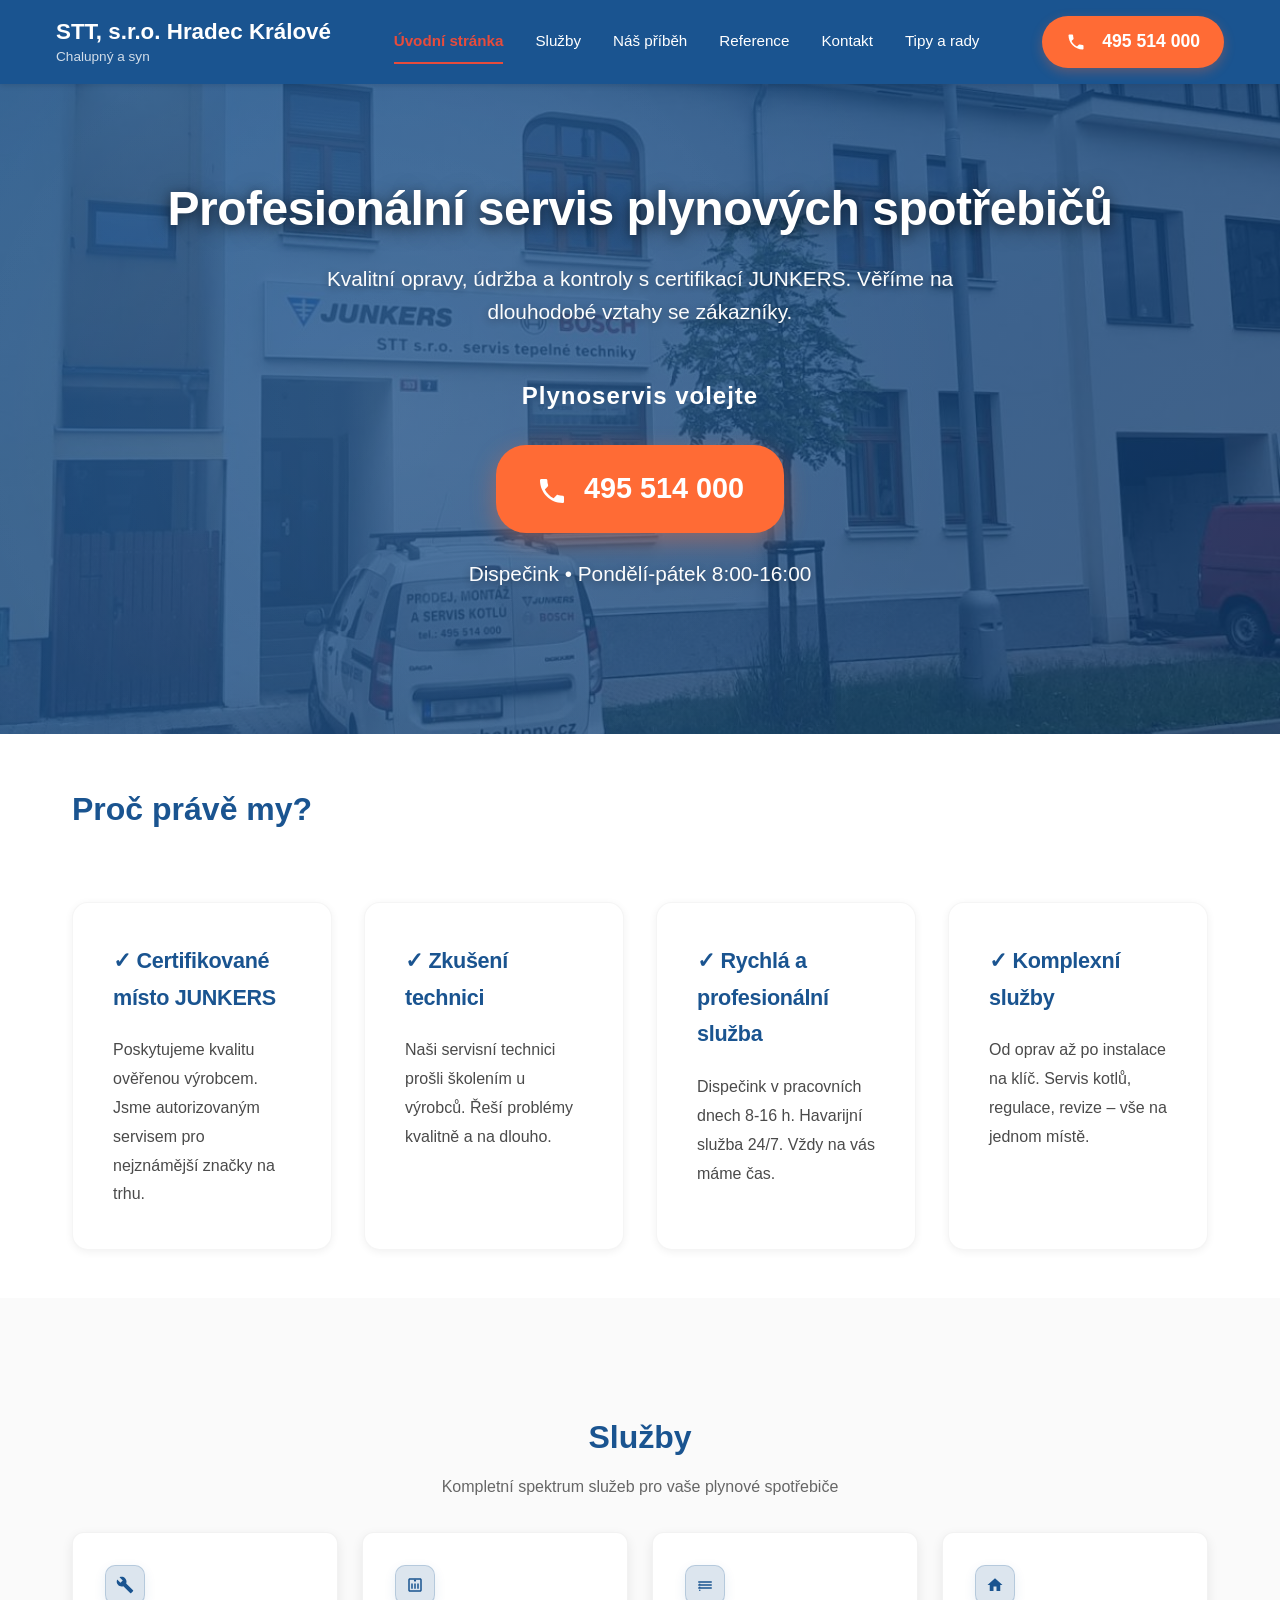
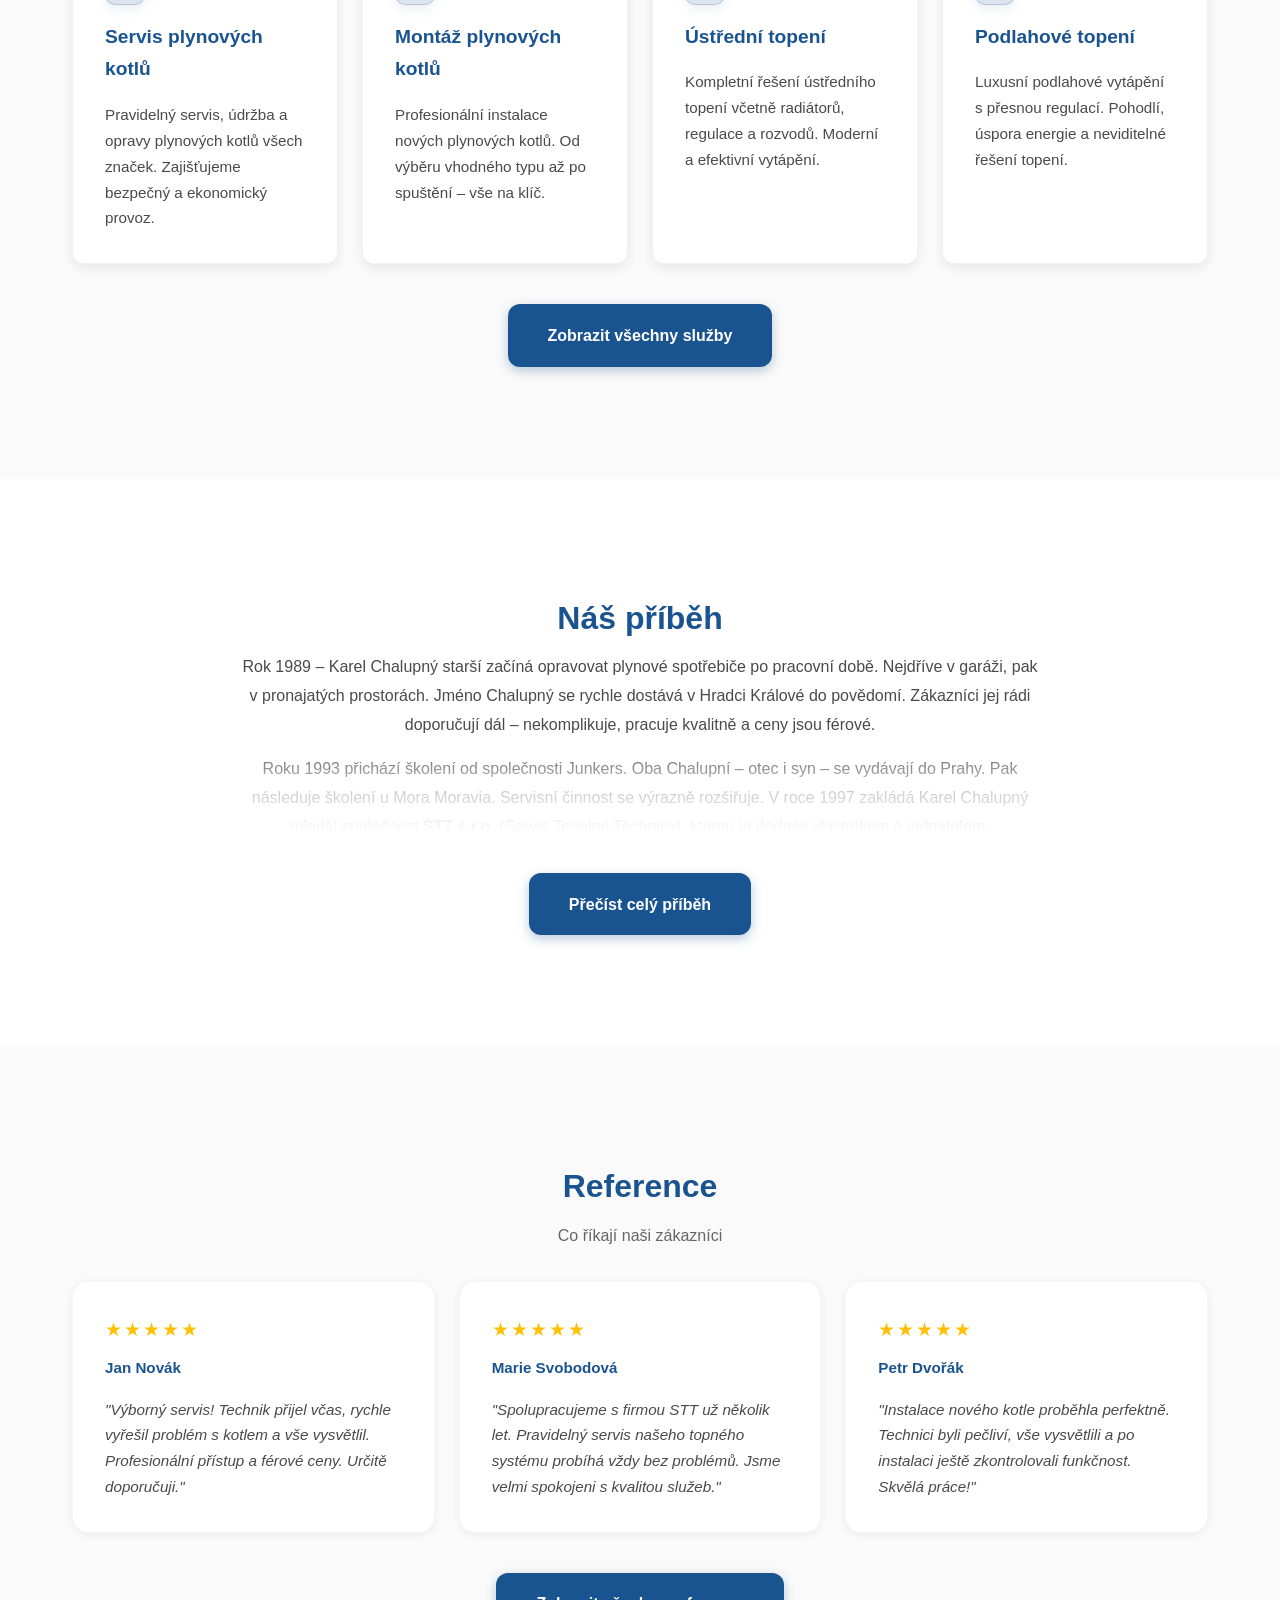
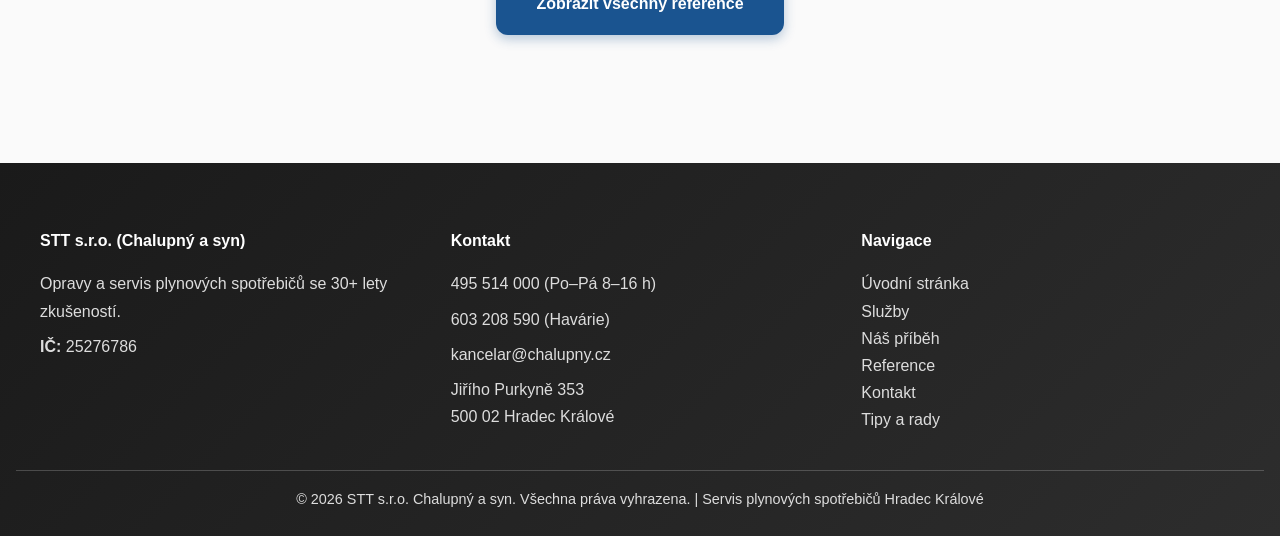
==== index.html @ d67e85c8 "upravená loga u služeb, footer modernější a fotka v hero sekci" ====
<!DOCTYPE html>
<html lang="cs">
<head>
    <meta charset="UTF-8">
    <meta name="viewport" content="width=device-width, initial-scale=1.0">
    <title>STT s.r.o. - Opravy a servis plynových spotřebičů | Chalupný a syn</title>
    <meta name="description" content="Profesionální opravy a servis plynových spotřebičů v Hradci Králové. Certifikované servisní místo JUNKERS s 30+ lety zkušeností.">
    <link rel="stylesheet" href="styles.css">
</head>
<body>
    <!-- Navigation -->
    <header>
        <div class="header-container">
            <a href="index.html" class="logo">
                <span class="logo-main">STT, s.r.o. Hradec Králové</span>
                <span class="logo-sub">Chalupný a syn</span>
            </a>
            <div class="header-phone">
                <a href="tel:+420495514000">
                    <span class="header-phone-icon">
                        <svg viewBox="0 0 24 24" xmlns="http://www.w3.org/2000/svg">
                            <path d="M6.62 10.79c1.44 2.83 3.76 5.14 6.59 6.59l2.2-2.2c.27-.27.67-.36 1.02-.24 1.12.37 2.33.57 3.57.57.55 0 1 .45 1 1V20c0 .55-.45 1-1 1-9.39 0-17-7.61-17-17 0-.55.45-1 1-1h3.5c.55 0 1 .45 1 1 0 1.25.2 2.45.57 3.57.11.35.03.74-.25 1.02l-2.2 2.2z"/>
                        </svg>
                    </span>
                    <span>495 514 000</span>
                </a>
            </div>
            <button class="menu-toggle" id="menuToggle" aria-label="Menu">☰</button>
            <nav id="mainNav">
                <div class="header-phone-mobile">
                    <a href="tel:+420495514000">
                        <span class="header-phone-icon">
                        <svg viewBox="0 0 24 24" xmlns="http://www.w3.org/2000/svg">
                            <path d="M6.62 10.79c1.44 2.83 3.76 5.14 6.59 6.59l2.2-2.2c.27-.27.67-.36 1.02-.24 1.12.37 2.33.57 3.57.57.55 0 1 .45 1 1V20c0 .55-.45 1-1 1-9.39 0-17-7.61-17-17 0-.55.45-1 1-1h3.5c.55 0 1 .45 1 1 0 1.25.2 2.45.57 3.57.11.35.03.74-.25 1.02l-2.2 2.2z"/>
                        </svg>
                    </span>
                        <span>495 514 000</span>
                    </a>
                </div>
                <ul>
                    <li><a href="index.html" class="active">Úvodní stránka</a></li>
                    <li><a href="sluzby.html">Služby</a></li>
                    <li><a href="pribeh.html">Náš příběh</a></li>
                    <li><a href="reference.html">Reference</a></li>
                    <li><a href="kontakt.html">Kontakt</a></li>
                    <li><a href="tipy.html">Tipy a rady</a></li>
                </ul>
            </nav>
        </div>
    </header>

    <!-- Hero Section -->
    <section class="hero">
        <div class="hero-content">
            <h1>Profesionální servis plynových spotřebičů</h1>
            <p>Kvalitní opravy, údržba a kontroly s certifikací JUNKERS. Věříme na dlouhodobé vztahy se zákazníky.</p>
            
            <div class="quick-contact">
                <h3 class="quick-contact-title">Plynoservis volejte</h3>
                <a href="tel:+420495514000" class="phone-number">
                    <span class="header-phone-icon">
                        <svg viewBox="0 0 24 24" xmlns="http://www.w3.org/2000/svg">
                            <path d="M6.62 10.79c1.44 2.83 3.76 5.14 6.59 6.59l2.2-2.2c.27-.27.67-.36 1.02-.24 1.12.37 2.33.57 3.57.57.55 0 1 .45 1 1V20c0 .55-.45 1-1 1-9.39 0-17-7.61-17-17 0-.55.45-1 1-1h3.5c.55 0 1 .45 1 1 0 1.25.2 2.45.57 3.57.11.35.03.74-.25 1.02l-2.2 2.2z"/>
                        </svg>
                    </span>
                    495 514 000
                </a>
                <p class="contact-hours">Dispečink • Pondělí-pátek 8:00-16:00</p>
            </div>
        </div>
    </section>

    <section class="container">
        <h2 class="fade-in-up">Proč právě my?</h2>
        <p class="subtitle fade-in-up">Více než 30 let zkušeností v oboru plynových systémů</p>
        
        <div class="grid grid-4">
            <div class="card fade-in-up">
                <h3>✓ Certifikované místo JUNKERS</h3>
                <p>Poskytujeme kvalitu ověřenou výrobcem. Jsme autorizovaným servisem pro nejznámější značky na trhu.</p>
            </div>
            <div class="card fade-in-up">
                <h3>✓ Zkušení technici</h3>
                <p>Naši servisní technici prošli školením u výrobců. Řeší problémy kvalitně a na dlouho.</p>
            </div>
            <div class="card fade-in-up">
                <h3>✓ Rychlá a profesionální služba</h3>
                <p>Dispečink v pracovních dnech 8-16 h. Havarijní služba 24/7. Vždy na vás máme čas.</p>
            </div>
            <div class="card fade-in-up">
                <h3>✓ Komplexní služby</h3>
                <p>Od oprav až po instalace na klíč. Servis kotlů, regulace, revize – vše na jednom místě.</p>
            </div>
        </div>
    </section>

    <!-- Preview Sections -->
    <!-- Služby Preview -->
    <section class="preview-section preview-section-alt fade-in">
        <div class="container">
            <h2 class="fade-in-up">Služby</h2>
            <p class="preview-subtitle">Kompletní spektrum služeb pro vaše plynové spotřebiče</p>
            
            <div class="preview-grid">
                <div class="preview-card fade-in-up">
                    <div class="service-icon">
                        <svg viewBox="0 0 24 24" fill="none" xmlns="http://www.w3.org/2000/svg">
                            <path d="M22.7 19l-9.1-9.1c.9-2.3.4-5-1.5-6.9-2-2-5-2.4-7.4-1.3L9 6 6 9 1.6 4.7C.4 7.1.9 10.1 2.9 12.1c1.9 1.9 4.6 2.4 6.9 1.5l9.1 9.1c.4.4 1 .4 1.4 0l2.3-2.3c.5-.4.5-1.1.1-1.4z" fill="currentColor"/>
                        </svg>
                    </div>
                    <h3>Servis plynových kotlů</h3>
                    <p>Pravidelný servis, údržba a opravy plynových kotlů všech značek. Zajišťujeme bezpečný a ekonomický provoz.</p>
                </div>
                <div class="preview-card fade-in-up">
                    <div class="service-icon">
                        <svg viewBox="0 0 24 24" fill="none" xmlns="http://www.w3.org/2000/svg">
                            <path d="M19 3H5c-1.1 0-2 .9-2 2v14c0 1.1.9 2 2 2h14c1.1 0 2-.9 2-2V5c0-1.1-.9-2-2-2zm0 16H5V5h14v14z" fill="currentColor"/>
                            <path d="M7 10h2v7H7v-7zm4 0h2v7h-2v-7zm4 0h2v7h-2v-7z" fill="currentColor"/>
                            <circle cx="12" cy="6" r="1.5" fill="currentColor"/>
                        </svg>
                    </div>
                    <h3>Montáž plynových kotlů</h3>
                    <p>Profesionální instalace nových plynových kotlů. Od výběru vhodného typu až po spuštění – vše na klíč.</p>
                </div>
                <div class="preview-card fade-in-up">
                    <div class="service-icon">
                        <svg viewBox="0 0 24 24" fill="none" xmlns="http://www.w3.org/2000/svg">
                            <path d="M7 13h10v-2H7v2zm0 4h10v-2H7v2zm-4-8h18v-2H3v2zm0 4h18v-2H3v2zm0 4h18v-2H3v2z" fill="currentColor"/>
                            <circle cx="5" cy="11" r="1" fill="currentColor"/>
                            <circle cx="5" cy="15" r="1" fill="currentColor"/>
                            <circle cx="5" cy="19" r="1" fill="currentColor"/>
                        </svg>
                    </div>
                    <h3>Ústřední topení</h3>
                    <p>Kompletní řešení ústředního topení včetně radiátorů, regulace a rozvodů. Moderní a efektivní vytápění.</p>
                </div>
                <div class="preview-card fade-in-up">
                    <div class="service-icon">
                        <svg viewBox="0 0 24 24" fill="none" xmlns="http://www.w3.org/2000/svg">
                            <path d="M10 20v-6h4v6h5v-8h3L12 3 2 12h3v8z" fill="currentColor"/>
                        </svg>
                    </div>
                    <h3>Podlahové topení</h3>
                    <p>Luxusní podlahové vytápění s přesnou regulací. Pohodlí, úspora energie a neviditelné řešení topení.</p>
                </div>
            </div>
            
            <div class="preview-button-wrapper">
                <a href="sluzby.html" class="preview-button">Zobrazit všechny služby</a>
            </div>
        </div>
    </section>

    <!-- Náš příběh Preview -->
    <section class="preview-section fade-in">
        <div class="container">
            <h2 class="fade-in-up">Náš příběh</h2>
            <div class="preview-story-wrapper fade-in-up">
                <div class="preview-story">
                    <p>Rok 1989 – Karel Chalupný starší začíná opravovat plynové spotřebiče po pracovní době. Nejdříve v garáži, pak v pronajatých prostorách. Jméno Chalupný se rychle dostává v Hradci Králové do povědomí. Zákazníci jej rádi doporučují dál – nekomplikuje, pracuje kvalitně a ceny jsou férové.</p>
                    <p>Roku 1993 přichází školení od společnosti Junkers. Oba Chalupní – otec i syn – se vydávají do Prahy. Pak následuje školení u Mora Moravia. Servisní činnost se výrazně rozšiřuje. V roce 1997 zakládá Karel Chalupný mladší společnost <strong>STT s.r.o.</strong> (Servis Tepelné Techniky), kterou je dodnes vlastníkem a jednatelem.</p>
                    <p>V roce 2015 se firma přestěhuje do moderního objektu na adrese <strong>Jiřího Purkyně 353</strong> – lukrativního místa v centru blízko areálu Bavlna. Dnes STT s.r.o. není jen certifikovaným servisem Junkers – poskytuje komplexní služby včetně instalací „na klíč", údržby kotelenských zařízení a průmyslového vytápění.</p>
                </div>
            </div>
            
            <div class="preview-button-wrapper">
                <a href="pribeh.html" class="preview-button">Přečíst celý příběh</a>
            </div>
        </div>
    </section>

    <!-- Reference Preview -->
    <section class="preview-section preview-section-alt preview-section-last fade-in">
        <div class="container">
            <h2 class="fade-in-up">Reference</h2>
            <p class="preview-subtitle fade-in-up">Co říkají naši zákazníci</p>
            
            <div class="preview-reviews">
                <div class="review-card fade-in-up">
                    <div class="review-header">
                        <div class="review-stars">★★★★★</div>
                        <div class="review-name">Jan Novák</div>
                    </div>
                    <p class="review-text">"Výborný servis! Technik přijel včas, rychle vyřešil problém s kotlem a vše vysvětlil. Profesionální přístup a férové ceny. Určitě doporučuji."</p>
                </div>
                
                <div class="review-card fade-in-up">
                    <div class="review-header">
                        <div class="review-stars">★★★★★</div>
                        <div class="review-name">Marie Svobodová</div>
                    </div>
                    <p class="review-text">"Spolupracujeme s firmou STT už několik let. Pravidelný servis našeho topného systému probíhá vždy bez problémů. Jsme velmi spokojeni s kvalitou služeb."</p>
                </div>
                
                <div class="review-card fade-in-up">
                    <div class="review-header">
                        <div class="review-stars">★★★★★</div>
                        <div class="review-name">Petr Dvořák</div>
                    </div>
                    <p class="review-text">"Instalace nového kotle proběhla perfektně. Technici byli pečliví, vše vysvětlili a po instalaci ještě zkontrolovali funkčnost. Skvělá práce!"</p>
                </div>
            </div>
            
            <div class="preview-button-wrapper">
                <a href="reference.html" class="preview-button">Zobrazit všechny reference</a>
            </div>
        </div>
    </section>

    <!-- Footer -->
    <footer>
        <div class="footer-content">
            <div class="footer-section">
                <h4>STT s.r.o. (Chalupný a syn)</h4>
                <p>Opravy a servis plynových spotřebičů se 30+ lety zkušeností.</p>
                <p><strong>IČ:</strong> 25276786</p>
            </div>
            <div class="footer-section">
                <h4>Kontakt</h4>
                <p><a href="tel:+420495514000">495 514 000</a> (Po–Pá 8–16 h)</p>
                <p><a href="tel:+420603208590">603 208 590</a> (Havárie)</p>
                <p><a href="mailto:kancelar@chalupny.cz">kancelar@chalupny.cz</a></p>
                <p>Jiřího Purkyně 353<br>500 02 Hradec Králové</p>
            </div>
            <div class="footer-section">
                <h4>Navigace</h4>
                <ul>
                    <li><a href="index.html">Úvodní stránka</a></li>
                    <li><a href="sluzby.html">Služby</a></li>
                    <li><a href="pribeh.html">Náš příběh</a></li>
                    <li><a href="reference.html">Reference</a></li>
                    <li><a href="kontakt.html">Kontakt</a></li>
                    <li><a href="tipy.html">Tipy a rady</a></li>
                </ul>
            </div>
        </div>
        <div class="footer-bottom">
            <p>&copy; 2026 STT s.r.o. Chalupný a syn. Všechna práva vyhrazena. | Servis plynových spotřebičů Hradec Králové</p>
        </div>
    </footer>

    <script src="script.js"></script>
</body>
</html>
---- styles.css ----
* {
    margin: 0;
    padding: 0;
    box-sizing: border-box;
}

/* Scroll Animations */
.fade-in-up {
    opacity: 0;
    transform: translateY(30px);
    transition: opacity 0.6s ease-out, transform 0.6s ease-out;
}

.fade-in-up.visible {
    opacity: 1;
    transform: translateY(0);
}

.fade-in {
    opacity: 0;
    transition: opacity 0.8s ease-out;
}

.fade-in.visible {
    opacity: 1;
}

.slide-in-left {
    opacity: 0;
    transform: translateX(-30px);
    transition: opacity 0.6s ease-out, transform 0.6s ease-out;
}

.slide-in-left.visible {
    opacity: 1;
    transform: translateX(0);
}

.slide-in-right {
    opacity: 0;
    transform: translateX(30px);
    transition: opacity 0.6s ease-out, transform 0.6s ease-out;
}

.slide-in-right.visible {
    opacity: 1;
    transform: translateX(0);
}

:root {
    --primary-color: #1a5490;
    --accent-color: #e74c3c;
    --phone-color: #ff6b35;
    --light-gray: #f8f9fa;
    --dark-gray: #1a1a1a;
    --border-color: #e0e0e0;
    --success-color: #27ae60;
    --text-color: #4a4a4a;
    --shadow-sm: 0 2px 8px rgba(0, 0, 0, 0.06);
    --shadow-md: 0 4px 16px rgba(0, 0, 0, 0.1);
    --shadow-lg: 0 8px 32px rgba(0, 0, 0, 0.12);
}

body {
    font-family: -apple-system, BlinkMacSystemFont, 'Segoe UI', 'Roboto', 'Oxygen', 'Ubuntu', 'Cantarell', 'Fira Sans', 'Droid Sans', 'Helvetica Neue', sans-serif;
    line-height: 1.7;
    color: var(--dark-gray);
    background-color: #fff;
    -webkit-font-smoothing: antialiased;
    -moz-osx-font-smoothing: grayscale;
}

/* Header & Navigation */
header {
    background-color: var(--primary-color);
    color: white;
    padding: 1rem 0;
    position: sticky;
    top: 0;
    z-index: 1000;
    box-shadow: 0 2px 5px rgba(0,0,0,0.1);
}

.header-container {
    max-width: 1200px;
    margin: 0 auto;
    padding: 0 1rem;
    display: flex;
    justify-content: space-between;
    align-items: center;
    gap: 1rem;
    flex-wrap: wrap;
}

.logo {
    order: 1;
    text-decoration: none;
    color: white;
    display: flex;
    flex-direction: column;
    line-height: 1.2;
}

.logo-main {
    font-size: 1.4rem;
    font-weight: bold;
    color: white;
}

.logo-sub {
    font-size: 0.85rem;
    font-weight: 400;
    color: rgba(255, 255, 255, 0.8);
    margin-top: 0.2rem;
}

nav {
    order: 2;
    flex: 1;
    display: flex;
    justify-content: center;
}

.header-phone {
    display: flex;
    align-items: center;
    gap: 0.5rem;
    margin-left: auto;
    margin-right: 0;
    order: 3;
}

.header-phone a {
    color: white;
    text-decoration: none;
    font-size: 1.1rem;
    font-weight: bold;
    display: flex;
    align-items: center;
    gap: 0.5rem;
    padding: 0.7rem 1.5rem;
    background-color: var(--phone-color);
    border-radius: 30px;
    transition: all 0.3s;
    white-space: nowrap;
    box-shadow: 0 4px 12px rgba(255, 107, 53, 0.3);
}

.header-phone a:hover {
    background-color: #ff5722;
    transform: translateY(-2px);
    box-shadow: 0 6px 16px rgba(255, 107, 53, 0.4);
}

.header-phone-icon {
    display: inline-block;
    width: 20px;
    height: 20px;
    margin-right: 8px;
    vertical-align: middle;
}

.header-phone-icon svg {
    width: 100%;
    height: 100%;
    fill: white;
}


nav ul {
    list-style: none;
    display: flex;
    gap: 2rem;
    flex-wrap: wrap;
}

nav a {
    color: white;
    text-decoration: none;
    transition: color 0.3s;
    font-size: 0.95rem;
    padding: 0.5rem 0;
    border-bottom: 2px solid transparent;
    display: inline-block;
}

nav a:hover {
    color: var(--accent-color);
    border-bottom: 2px solid var(--accent-color);
}

nav a.active {
    color: var(--accent-color);
    border-bottom: 2px solid var(--accent-color);
    font-weight: bold;
}

/* Mobile Menu */
.menu-toggle {
    display: none;
    background: none;
    border: none;
    color: white;
    font-size: 1.5rem;
    cursor: pointer;
    padding: 0.5rem;
}

.header-phone-mobile {
    display: none;
}

/* Hero Section */
.hero {
    background: linear-gradient(135deg, var(--primary-color) 0%, #0d3a6d 100%);
    background-image: url('images/sidlo.jpeg');
    background-size: cover;
    background-position: center;
    background-repeat: no-repeat;
    color: white;
    padding: 6rem 1rem;
    text-align: center;
    min-height: 600px;
    display: flex;
    align-items: center;
    justify-content: center;
    position: relative;
    overflow: hidden;
}

.hero::before {
    content: '';
    position: absolute;
    top: 0;
    left: 0;
    right: 0;
    bottom: 0;
    background: linear-gradient(135deg, rgba(26, 84, 144, 0.85) 0%, rgba(13, 58, 109, 0.75) 100%);
    pointer-events: none;
    z-index: 0;
}

.hero::after {
    content: '';
    position: absolute;
    top: 0;
    left: 0;
    right: 0;
    bottom: 0;
    background: radial-gradient(circle at 30% 50%, rgba(255, 255, 255, 0.08) 0%, transparent 60%);
    pointer-events: none;
    z-index: 0;
}

.hero-content {
    max-width: 1200px;
    margin: 0 auto;
    position: relative;
    z-index: 1;
    animation: fadeInUp 0.8s ease-out;
}

@keyframes fadeInUp {
    from {
        opacity: 0;
        transform: translateY(30px);
    }
    to {
        opacity: 1;
        transform: translateY(0);
    }
}

.hero h1 {
    font-size: 3rem;
    margin-bottom: 1.5rem;
    font-weight: 700;
    line-height: 1.2;
    text-shadow: 0 4px 20px rgba(0, 0, 0, 0.5), 0 2px 10px rgba(0, 0, 0, 0.3);
    letter-spacing: -0.5px;
}

.hero p {
    font-size: 1.3rem;
    margin-bottom: 3rem;
    max-width: 700px;
    margin-left: auto;
    margin-right: auto;
    line-height: 1.6;
    opacity: 0.98;
    text-shadow: 0 2px 10px rgba(0, 0, 0, 0.4);
}

.quick-contact {
    background-color: transparent;
    padding: 0;
    margin-top: 3rem;
    display: flex;
    flex-direction: column;
    align-items: center;
    gap: 1rem;
    animation: fadeInUp 1s ease-out 0.2s both;
}

.quick-contact-title {
    margin-bottom: 0.75rem;
    font-size: 1.5rem;
    font-weight: 600;
    letter-spacing: 1px;
}

.phone-number {
    font-size: 1.8rem;
    font-weight: bold;
    color: white;
    text-decoration: none;
    display: inline-flex;
    align-items: center;
    justify-content: center;
    gap: 1rem;
    padding: 1.2rem 2.5rem;
    background-color: var(--phone-color);
    border-radius: 30px;
    box-shadow: 0 8px 25px rgba(255, 107, 53, 0.4);
    transition: all 0.3s ease;
    transform: translateY(0);
}

.phone-number:hover {
    transform: translateY(-3px);
    box-shadow: 0 12px 35px rgba(255, 107, 53, 0.5);
}

.phone-number .header-phone-icon {
    width: 32px;
    height: 32px;
    margin-right: 0;
    flex-shrink: 0;
}

.phone-number:hover {
    background-color: #ff5722;
    transform: translateY(-2px);
    box-shadow: 0 6px 16px rgba(255, 107, 53, 0.4);
}

.contact-hours {
    margin-top: 0.5rem;
    font-size: 0.9rem;
    opacity: 0.7;
    font-weight: 300;
}

.contact-hours {
    margin-top: 0.5rem;
    font-size: 0.9rem;
    opacity: 0.9;
}

/* Page Header */
.page-header {
    background: linear-gradient(135deg, var(--primary-color) 0%, #0d3a6d 100%);
    color: white;
    padding: 1rem 1rem;
    text-align: center;
}

.page-header h1 {
    font-size: 2.75rem;
    margin-bottom: 0.75rem;
    font-weight: 800;
    letter-spacing: -0.5px;
    position: relative;
    z-index: 1;
}

.page-header .subtitle {
    font-size: 1.15rem;
    opacity: 0.95;
    position: relative;
    z-index: 1;
}

/* Main Content */
.container {
    max-width: 1200px;
    margin: 0 auto;
    padding: 3rem 2rem;
}

@media (max-width: 768px) {
    .container {
        padding: 2rem 1.5rem;
    }
}

section h2 {
    font-size: 2rem;
    margin-bottom: 0.5rem;
    color: var(--primary-color);
}

.subtitle {
    font-size: 0.95rem;
    color: #a1a1a1;
    margin-bottom: 2rem;
}

/* Grid Layouts */
.grid {
    display: grid;
    gap: 2rem;
    grid-template-columns: repeat(auto-fit, minmax(300px, 1fr));
    margin-top: 2rem;
}

.grid-4 {
    grid-template-columns: repeat(4, 1fr);
}

@media (max-width: 1024px) {
    .grid-4 {
        grid-template-columns: repeat(2, 1fr);
    }
}

@media (max-width: 768px) {
    .grid-4 {
        grid-template-columns: 1fr;
    }
}

/* Story Timeline */
.story-timeline {
    display: flex;
    flex-direction: column;
    gap: 0;
    margin-top: 2rem;
}

.timeline-arrow {
    width: 0;
    height: 0;
    border-left: 12px solid transparent;
    border-right: 12px solid transparent;
    border-top: 20px solid var(--primary-color);
    margin: 1rem auto;
}

@media (min-width: 768px) {
    .story-timeline {
        flex-direction: row;
        flex-wrap: wrap;
        align-items: center;
        justify-content: space-between;
    }

    .story-timeline .card {
        flex: 0 1 calc(48% - 1rem);
    }

    .timeline-arrow {
        border-left: 20px solid var(--primary-color);
        border-right: 0;
        border-top: 12px solid transparent;
        border-bottom: 12px solid transparent;
        margin: 0 0.5rem;
        flex: 0 0 auto;
    }
}

@media (min-width: 1024px) {
    .story-timeline {
        flex-direction: column;
    }

    .story-timeline .card {
        flex: 1 1 100%;
        max-width: 100%;
    }

    .timeline-arrow {
        border-left: 12px solid transparent;
        border-right: 12px solid transparent;
        border-top: 20px solid var(--primary-color);
        border-bottom: 0;
        margin: 1rem auto;
    }
}

.card {
    background-color: white;
    padding: 2.5rem;
    border-radius: 16px;
    box-shadow: var(--shadow-sm);
    transition: all 0.4s cubic-bezier(0.4, 0, 0.2, 1);
    border: 1px solid rgba(0,0,0,0.04);
}

.card:hover {
    transform: translateY(-8px);
    box-shadow: var(--shadow-lg);
    border-color: rgba(26, 84, 144, 0.1);
}

.service-icon {
    width: 48px;
    height: 48px;
    margin-bottom: 1rem;
    color: var(--primary-color);
    position: relative;
    display: flex;
    align-items: center;
    justify-content: center;
    padding: 12px;
    background: rgba(26, 84, 144, 0.15);
    border-radius: 12px;
    backdrop-filter: blur(10px);
    -webkit-backdrop-filter: blur(10px);
    border: 1px solid rgba(26, 84, 144, 0.2);
    box-shadow: 0 4px 12px rgba(26, 84, 144, 0.1);
}

.service-icon svg {
    width: 100%;
    height: 100%;
    position: relative;
    z-index: 1;
}

.card h3 {
    color: var(--primary-color);
    margin-bottom: 1.25rem;
    font-size: 1.35rem;
    font-weight: 700;
    letter-spacing: -0.3px;
}

.card p {
    color: var(--text-color);
    line-height: 1.8;
    font-size: 1rem;
}

/* About Section */
.about-intro {
    background-color: white;
    padding: 2.5rem;
    border-radius: 16px;
    margin-bottom: 2rem;
    box-shadow: var(--shadow-sm);
    border: 1px solid rgba(0,0,0,0.04);
    transition: all 0.4s cubic-bezier(0.4, 0, 0.2, 1);
}

.about-intro:hover {
    box-shadow: var(--shadow-md);
    transform: translateY(-2px);
}

.about-intro h3 {
    color: var(--primary-color);
    margin-bottom: 1rem;
    font-size: 1.4rem;
}

.about-intro p {
    color: var(--text-color);
    line-height: 1.8;
}

/* Contact Section */
.contact-info {
    display: grid;
    grid-template-columns: repeat(auto-fit, minmax(250px, 1fr));
    gap: 2rem;
    margin-top: 2rem;
}

.contact-card {
    background-color: white;
    padding: 2.5rem;
    border-radius: 16px;
    box-shadow: var(--shadow-sm);
    border: 1px solid rgba(0,0,0,0.04);
    transition: all 0.4s cubic-bezier(0.4, 0, 0.2, 1);
}

.contact-card:hover {
    transform: translateY(-4px);
    box-shadow: var(--shadow-md);
    border-color: rgba(26, 84, 144, 0.1);
}

.contact-icon {
    display: inline-block;
    width: 24px;
    height: 24px;
    margin-right: 0.5rem;
    vertical-align: middle;
    color: var(--primary-color);
}

.contact-icon svg {
    width: 100%;
    height: 100%;
}

.contact-card h4 {
    color: var(--primary-color);
    margin-bottom: 1rem;
    font-size: 1.2rem;
    display: flex;
    align-items: center;
}

.contact-card p {
    margin-bottom: 0.5rem;
    color: var(--text-color);
}

.phone-link {
    color: var(--accent-color);
    text-decoration: none;
    font-size: 1.5rem;
    font-weight: bold;
    display: block;
    margin: 0.5rem 0;
    transition: transform 0.2s;
}

.phone-link:hover {
    transform: scale(1.05);
}

.phone-link.emergency {
    color: #c0392b;
}

/* Map */
.map-container {
    margin-top: 2rem;
    border-radius: 8px;
    overflow: hidden;
    height: 400px;
    box-shadow: 0 4px 10px rgba(0,0,0,0.1);
}

.map-container iframe {
    width: 100%;
    height: 100%;
    border: none;
}

.service-area {
    margin-top: 2rem;
    padding: 2rem;
    background-color: var(--light-gray);
    border-radius: 8px;
}

.service-area h3 {
    color: var(--primary-color);
    margin-bottom: 1rem;
}

/* Tips Section */
.tips-grid {
    display: grid;
    gap: 1.5rem;
    margin-top: 2rem;
    grid-template-columns: repeat(auto-fit, minmax(300px, 1fr));
}

.tip-item {
    background-color: var(--light-gray);
    padding: 1.5rem;
    border-radius: 8px;
    border-top: 3px solid var(--accent-color);
}

.tip-item h4 {
    color: var(--primary-color);
    margin-bottom: 0.8rem;
    font-size: 1.1rem;
}

.tip-item p {
    color: var(--text-color);
    line-height: 1.7;
}

/* References */
.reference-item {
    background-color: var(--light-gray);
    padding: 2rem;
    border-radius: 8px;
    margin-bottom: 1.5rem;
    border-left: 4px solid var(--primary-color);
}

.reference-item h4 {
    color: var(--primary-color);
    margin-bottom: 0.5rem;
    font-size: 1.3rem;
}

.reference-item .date {
    font-size: 0.85rem;
    color: #999;
    margin-bottom: 0.8rem;
    font-weight: 600;
}

.reference-item p {
    color: var(--text-color);
    line-height: 1.7;
}

.reference-image-placeholder {
    margin-top: 1rem;
    padding: 2rem;
    background-color: white;
    border-radius: 4px;
    text-align: center;
    color: #999;
    border: 2px dashed var(--border-color);
}

/* CTA Section */
.cta-section {
    background: linear-gradient(135deg, var(--primary-color) 0%, #0d3a6d 100%);
    color: white;
    padding: 3rem 1rem;
    text-align: center;
    margin-top: 3rem;
}

.cta-section h2 {
    color: white;
    margin-bottom: 1rem;
}

.cta-section p {
    color: rgba(255,255,255,0.9);
    margin-bottom: 1.5rem;
}

.cta-button {
    background-color: var(--accent-color);
    color: white;
    padding: 1rem 2.5rem;
    font-size: 1.1rem;
    border: none;
    border-radius: 5px;
    cursor: pointer;
    transition: background-color 0.3s, transform 0.2s;
    text-decoration: none;
    display: inline-block;
    font-weight: bold;
}

.cta-button:hover {
    background-color: #c0392b;
    transform: translateY(-2px);
    box-shadow: 0 4px 12px rgba(231, 76, 60, 0.3);
}

/* Footer */
footer {
    background: linear-gradient(135deg, #1a1a1a 0%, #2d2d2d 100%);
    color: white;
    padding: 4rem 1rem 1.5rem;
    margin-top: 5rem;
    margin-top: 0;
}

.footer-content {
    max-width: 1200px;
    margin: 0 auto;
    display: grid;
    grid-template-columns: repeat(auto-fit, minmax(250px, 1fr));
    gap: 2rem;
    margin-bottom: 2rem;
}

.footer-section h4 {
    margin-bottom: 1rem;
    color: white;
}

.footer-section ul {
    list-style: none;
}

.footer-section a {
    color: #ddd;
    text-decoration: none;
    transition: color 0.3s;
}

.footer-section a:hover {
    color: var(--accent-color);
}

.footer-section p {
    margin-bottom: 0.5rem;
    color: #ddd;
}

.footer-bottom {
    border-top: 1px solid rgba(255,255,255,0.2);
    padding-top: 1rem;
    text-align: center;
    font-size: 0.9rem;
    color: #ddd;
}

/* Utility Classes */
.link-accent {
    color: var(--accent-color);
    text-decoration: none;
    transition: color 0.3s;
}

.link-accent:hover {
    color: #c0392b;
    text-decoration: underline;
}

.badge {
    display: inline-block;
    background-color: var(--success-color);
    color: white;
    padding: 0.3rem 0.8rem;
    border-radius: 20px;
    font-size: 0.8rem;
    margin-right: 0.5rem;
    margin-bottom: 0.5rem;
}

.brands-list {
    margin-top: 1.5rem;
}

.divider {
    height: 2px;
    background: linear-gradient(90deg, transparent, var(--primary-color), transparent);
    margin: 2rem 0;
}

.empty-content {
    min-height: 60vh;
    background-color: transparent;
}

/* Preview Sections */
.preview-section {
    padding: 4rem 1rem;
    background-color: #fff;
}

.preview-section-alt {
    background-color: #fafafa;
}

.preview-section-last {
    padding-bottom: 4rem;
    margin-bottom: 0;
}

.preview-section-last .container {
    padding-bottom: 4rem;
}

.preview-section h2 {
    color: var(--primary-color);
    margin-bottom: 0.5rem;
    text-align: center;
}

.preview-subtitle {
    text-align: center;
    color: #666;
    font-size: 1rem;
    margin-bottom: 2rem;
}

.preview-grid {
    display: grid;
    grid-template-columns: repeat(auto-fit, minmax(250px, 1fr));
    gap: 1.5rem;
    margin-bottom: 2.5rem;
}

.preview-card {
    background-color: white;
    padding: 2rem;
    border-radius: 12px;
    box-shadow: 0 4px 12px rgba(0,0,0,0.08);
    transition: transform 0.3s, box-shadow 0.3s;
    border: 1px solid rgba(0,0,0,0.05);
}

.preview-card:hover {
    transform: translateY(-5px);
    box-shadow: 0 8px 20px rgba(0,0,0,0.12);
}

.preview-card .service-icon {
    width: 40px;
    height: 40px;
    margin-bottom: 1rem;
    color: var(--primary-color);
    position: relative;
    display: flex;
    align-items: center;
    justify-content: center;
    padding: 10px;
    background: rgba(26, 84, 144, 0.15);
    border-radius: 10px;
    backdrop-filter: blur(10px);
    -webkit-backdrop-filter: blur(10px);
    border: 1px solid rgba(26, 84, 144, 0.2);
    box-shadow: 0 4px 12px rgba(26, 84, 144, 0.1);
}

.preview-card .service-icon svg {
    width: 100%;
    height: 100%;
    position: relative;
    z-index: 1;
}

.preview-card h3 {
    color: var(--primary-color);
    font-size: 1.2rem;
    margin-bottom: 1rem;
    font-weight: 600;
}

.preview-card p {
    color: var(--text-color);
    font-size: 0.95rem;
    line-height: 1.7;
}

.preview-story-wrapper {
    max-width: 800px;
    margin: 0 auto 2.5rem;
    position: relative;
}

.preview-story {
    text-align: center;
    max-height: 180px;
    overflow: hidden;
    position: relative;
    mask-image: linear-gradient(to bottom, rgba(0,0,0,1) 0%, rgba(0,0,0,1) 50%, rgba(0,0,0,0.3) 75%, rgba(0,0,0,0) 100%);
    -webkit-mask-image: linear-gradient(to bottom, rgba(0,0,0,1) 0%, rgba(0,0,0,1) 50%, rgba(0,0,0,0.3) 75%, rgba(0,0,0,0) 100%);
}

.preview-story p {
    color: var(--text-color);
    font-size: 1rem;
    line-height: 1.8;
    margin-bottom: 1rem;
}

.preview-story p:last-child {
    margin-bottom: 0;
}

.preview-reviews {
    display: grid;
    grid-template-columns: repeat(auto-fit, minmax(280px, 1fr));
    gap: 1.5rem;
    margin-bottom: 2.5rem;
}

.review-card {
    background-color: white;
    padding: 2rem;
    border-radius: 16px;
    box-shadow: var(--shadow-sm);
    border: 1px solid rgba(0,0,0,0.04);
    transition: all 0.4s cubic-bezier(0.4, 0, 0.2, 1);
}

.review-card:hover {
    transform: translateY(-4px);
    box-shadow: var(--shadow-md);
}

.review-header {
    display: flex;
    flex-direction: column;
    margin-bottom: 1rem;
}

.review-stars {
    color: #ffc107;
    font-size: 1.2rem;
    margin-bottom: 0.5rem;
    letter-spacing: 2px;
}

.review-name {
    font-weight: 600;
    color: var(--primary-color);
    font-size: 0.95rem;
}

.review-text {
    color: var(--text-color);
    font-size: 0.95rem;
    line-height: 1.7;
    font-style: italic;
    margin: 0;
}

.preview-button-wrapper {
    text-align: center;
}

.preview-button {
    display: inline-block;
    padding: 1.1rem 2.5rem;
    background-color: var(--primary-color);
    color: white;
    text-decoration: none;
    border-radius: 12px;
    font-weight: 600;
    font-size: 1rem;
    transition: all 0.3s cubic-bezier(0.4, 0, 0.2, 1);
    box-shadow: 0 4px 12px rgba(26, 84, 144, 0.3);
}

.preview-button:hover {
    background-color: #144a7a;
    transform: translateY(-2px);
    box-shadow: 0 6px 20px rgba(26, 84, 144, 0.4);
}

/* Responsive */
@media (max-width: 1024px) {
    .header-phone a {
        font-size: 1rem;
        padding: 0.6rem 1.2rem;
    }
    
    nav {
        order: 2;
    }
}

@media (max-width: 768px) {
    .header-container {
        justify-content: space-between;
    }

    nav ul {
        gap: 1rem;
    }

    nav a {
        font-size: 0.85rem;
    }

    .menu-toggle {
        display: block;
    }

    nav {
        display: none;
        position: absolute;
        top: 100%;
        left: 0;
        right: 0;
        background-color: var(--primary-color);
        padding: 1rem;
        border-bottom: 2px solid var(--accent-color);
        box-shadow: 0 4px 6px rgba(0,0,0,0.1);
    }

    nav.active {
        display: block;
    }

    nav ul {
        flex-direction: column;
        gap: 1rem;
    }

    .header-phone {
        display: none;
    }

    .header-phone-mobile {
        display: block;
        text-align: center;
        padding: 1rem;
        background-color: rgba(255, 255, 255, 0.1);
        border-top: 1px solid rgba(255, 255, 255, 0.2);
        margin-bottom: 0.5rem;
    }

    .header-phone-mobile a {
        color: white;
        text-decoration: none;
        font-size: 1.2rem;
        font-weight: bold;
        display: inline-flex;
        align-items: center;
        gap: 0.5rem;
        padding: 0.7rem 1.5rem;
        background-color: var(--phone-color);
        border-radius: 30px;
        transition: all 0.3s;
        box-shadow: 0 4px 12px rgba(255, 107, 53, 0.3);
    }

    .header-phone-mobile .header-phone-icon {
        width: 18px;
        height: 18px;
        margin-right: 6px;
    }

    .header-phone-mobile a:hover {
        background-color: #ff5722;
        transform: translateY(-2px);
        box-shadow: 0 6px 16px rgba(255, 107, 53, 0.4);
    }

    .hero h1 {
        font-size: 1.8rem;
    }

    .hero p {
        font-size: 1rem;
    }

    .page-header h1 {
        font-size: 1.8rem;
    }

    section {
        padding: 2rem 0;
    }

    .container {
        padding: 2rem 1rem;
    }

    section h2 {
        font-size: 1.6rem;
    }

    .map-container {
        height: 300px;
    }

    .grid {
        grid-template-columns: 1fr;
    }

    .tips-grid {
        grid-template-columns: 1fr;
    }

    .contact-info {
        grid-template-columns: 1fr;
    }

    .preview-section {
        padding: 3rem 1rem;
    }

    .preview-grid {
        grid-template-columns: 1fr;
    }

    .preview-button {
        padding: 0.8rem 2rem;
        font-size: 0.95rem;
    }

    .preview-story {
        max-height: 160px;
    }
}

@media (max-width: 480px) {
    .hero {
        padding: 3rem 1rem;
        min-height: 500px;
        background-position: center center;
    }

    .hero h1 {
        font-size: 1.5rem;
    }

    .phone-number {
        font-size: 1.4rem;
    }

    .quick-contact {
        padding: 1.5rem;
    }
}
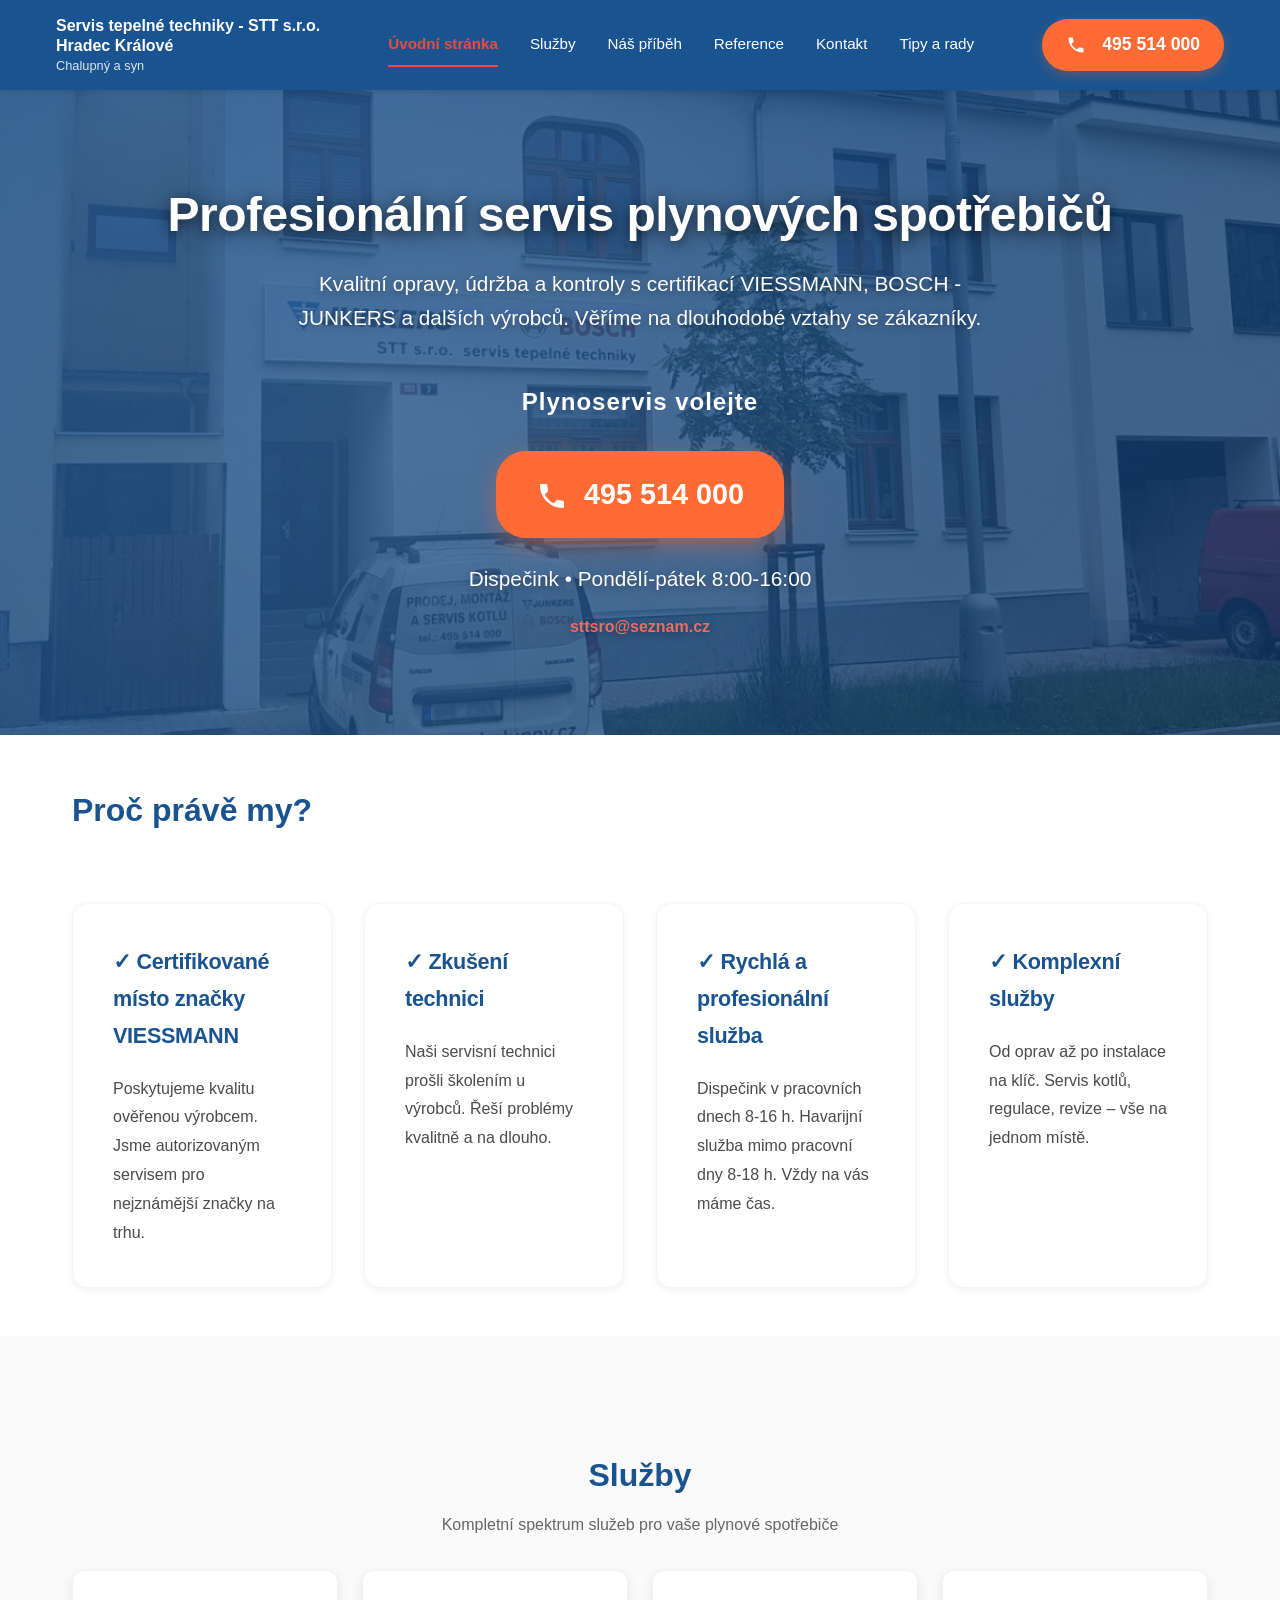
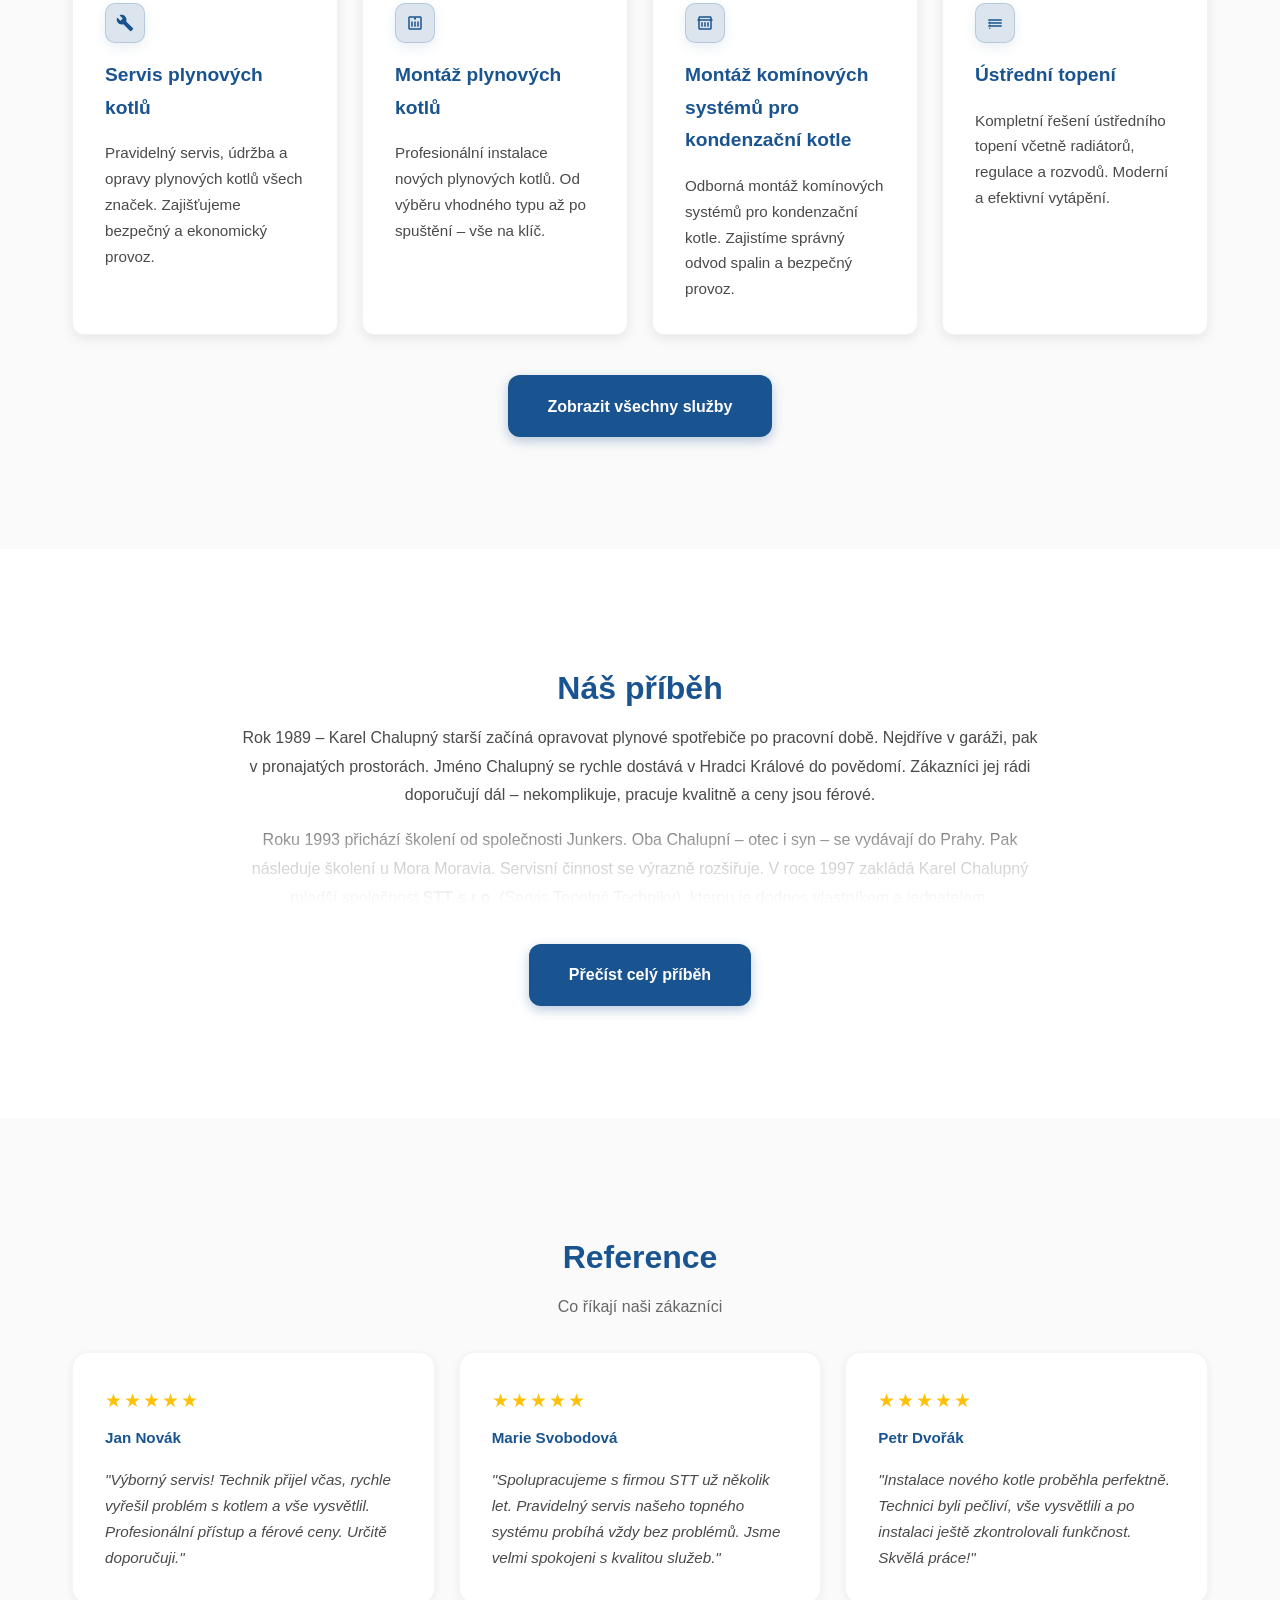
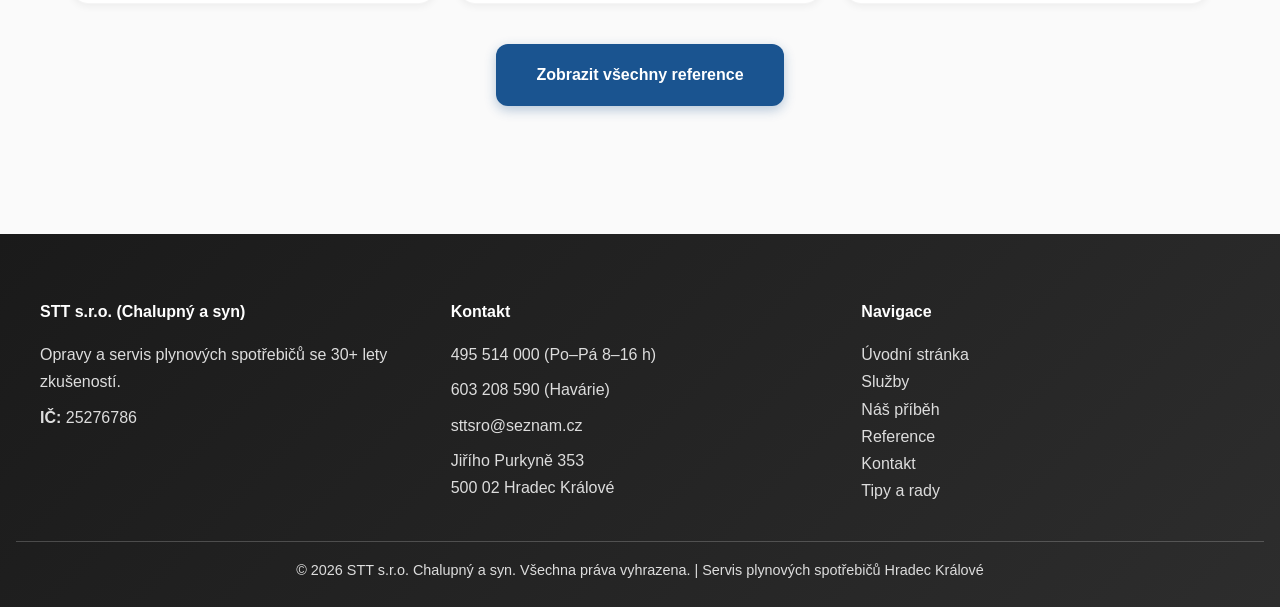
==== commit c3b89fc8: "změna názvu firmy v nav, úvodní text na viessmann a bosch, nová služba "Montáž komínových systémů pr" ====
--- a/index.html
+++ b/index.html
@@ -12,7 +12,7 @@
     <header>
         <div class="header-container">
             <a href="index.html" class="logo">
-                <span class="logo-main">STT, s.r.o. Hradec Králové</span>
+                <span class="logo-main">Servis tepelné techniky - STT s.r.o.<br>Hradec Králové</span>
                 <span class="logo-sub">Chalupný a syn</span>
             </a>
             <div class="header-phone">
@@ -53,7 +53,7 @@
     <section class="hero">
         <div class="hero-content">
             <h1>Profesionální servis plynových spotřebičů</h1>
-            <p>Kvalitní opravy, údržba a kontroly s certifikací JUNKERS. Věříme na dlouhodobé vztahy se zákazníky.</p>
+            <p>Kvalitní opravy, údržba a kontroly s certifikací VIESSMANN, BOSCH - JUNKERS a dalších výrobců. Věříme na dlouhodobé vztahy se zákazníky.</p>
             
             <div class="quick-contact">
                 <h3 class="quick-contact-title">Plynoservis volejte</h3>
@@ -66,6 +66,7 @@
                     495 514 000
                 </a>
                 <p class="contact-hours">Dispečink • Pondělí-pátek 8:00-16:00</p>
+                <p class="contact-email"><a href="mailto:sttsro@seznam.cz">sttsro@seznam.cz</a></p>
             </div>
         </div>
     </section>
@@ -76,7 +77,7 @@
         
         <div class="grid grid-4">
             <div class="card fade-in-up">
-                <h3>✓ Certifikované místo JUNKERS</h3>
+                <h3>✓ Certifikované místo značky VIESSMANN</h3>
                 <p>Poskytujeme kvalitu ověřenou výrobcem. Jsme autorizovaným servisem pro nejznámější značky na trhu.</p>
             </div>
             <div class="card fade-in-up">
@@ -85,7 +86,7 @@
             </div>
             <div class="card fade-in-up">
                 <h3>✓ Rychlá a profesionální služba</h3>
-                <p>Dispečink v pracovních dnech 8-16 h. Havarijní služba 24/7. Vždy na vás máme čas.</p>
+                <p>Dispečink v pracovních dnech 8-16 h. Havarijní služba mimo pracovní dny 8-18 h. Vždy na vás máme čas.</p>
             </div>
             <div class="card fade-in-up">
                 <h3>✓ Komplexní služby</h3>
@@ -94,8 +95,6 @@
         </div>
     </section>
 
-    <!-- Preview Sections -->
-    <!-- Služby Preview -->
     <section class="preview-section preview-section-alt fade-in">
         <div class="container">
             <h2 class="fade-in-up">Služby</h2>
@@ -125,6 +124,16 @@
                 <div class="preview-card fade-in-up">
                     <div class="service-icon">
                         <svg viewBox="0 0 24 24" fill="none" xmlns="http://www.w3.org/2000/svg">
+                            <path d="M19 3H5c-1.1 0-2 .9-2 2v2H2v2h1v10c0 1.1.9 2 2 2h14c1.1 0 2-.9 2-2V9h1V7h-1V5c0-1.1-.9-2-2-2zm0 16H5V9h14v10zm0-12H5V5h14v2z" fill="currentColor"/>
+                            <path d="M7 11h2v6H7v-6zm4 0h2v6h-2v-6zm4 0h2v6h-2v-6z" fill="currentColor"/>
+                        </svg>
+                    </div>
+                    <h3>Montáž komínových systémů pro kondenzační kotle</h3>
+                    <p>Odborná montáž komínových systémů pro kondenzační kotle. Zajistíme správný odvod spalin a bezpečný provoz.</p>
+                </div>
+                <div class="preview-card fade-in-up">
+                    <div class="service-icon">
+                        <svg viewBox="0 0 24 24" fill="none" xmlns="http://www.w3.org/2000/svg">
                             <path d="M7 13h10v-2H7v2zm0 4h10v-2H7v2zm-4-8h18v-2H3v2zm0 4h18v-2H3v2zm0 4h18v-2H3v2z" fill="currentColor"/>
                             <circle cx="5" cy="11" r="1" fill="currentColor"/>
                             <circle cx="5" cy="15" r="1" fill="currentColor"/>
@@ -134,15 +143,6 @@
                     <h3>Ústřední topení</h3>
                     <p>Kompletní řešení ústředního topení včetně radiátorů, regulace a rozvodů. Moderní a efektivní vytápění.</p>
                 </div>
-                <div class="preview-card fade-in-up">
-                    <div class="service-icon">
-                        <svg viewBox="0 0 24 24" fill="none" xmlns="http://www.w3.org/2000/svg">
-                            <path d="M10 20v-6h4v6h5v-8h3L12 3 2 12h3v8z" fill="currentColor"/>
-                        </svg>
-                    </div>
-                    <h3>Podlahové topení</h3>
-                    <p>Luxusní podlahové vytápění s přesnou regulací. Pohodlí, úspora energie a neviditelné řešení topení.</p>
-                </div>
             </div>
             
             <div class="preview-button-wrapper">
@@ -151,7 +151,6 @@
         </div>
     </section>
 
-    <!-- Náš příběh Preview -->
     <section class="preview-section fade-in">
         <div class="container">
             <h2 class="fade-in-up">Náš příběh</h2>
@@ -219,7 +218,7 @@
                 <h4>Kontakt</h4>
                 <p><a href="tel:+420495514000">495 514 000</a> (Po–Pá 8–16 h)</p>
                 <p><a href="tel:+420603208590">603 208 590</a> (Havárie)</p>
-                <p><a href="mailto:kancelar@chalupny.cz">kancelar@chalupny.cz</a></p>
+                <p><a href="mailto:sttsro@seznam.cz">sttsro@seznam.cz</a></p>
                 <p>Jiřího Purkyně 353<br>500 02 Hradec Králové</p>
             </div>
             <div class="footer-section">
--- a/styles.css
+++ b/styles.css
@@ -99,19 +99,23 @@
     display: flex;
     flex-direction: column;
     line-height: 1.2;
+    max-width: 320px;
 }
 
 .logo-main {
-    font-size: 1.4rem;
+    font-size: 1rem;
     font-weight: bold;
     color: white;
+    line-height: 1.25;
+    display: block;
 }
 
 .logo-sub {
-    font-size: 0.85rem;
+    font-size: 0.8rem;
     font-weight: 400;
-    color: rgba(255, 255, 255, 0.8);
-    margin-top: 0.2rem;
+    color: rgba(255, 255, 255, 0.85);
+    margin-top: 0.15rem;
+    display: block;
 }
 
 nav {
@@ -357,6 +361,26 @@
     opacity: 0.9;
 }
 
+.quick-contact .contact-hours {
+    margin-bottom: 0;
+}
+
+.hero .contact-email {
+    margin: 0.15rem 0 0 0;
+    font-size: 1rem;
+}
+
+.hero .contact-email a {
+    color: #ec7063;
+    text-decoration: none;
+    font-weight: 700;
+}
+
+.hero .contact-email a:hover {
+    text-decoration: underline;
+    color: #c0392b;
+}
+
 /* Page Header */
 .page-header {
     background: linear-gradient(135deg, var(--primary-color) 0%, #0d3a6d 100%);
@@ -501,6 +525,33 @@
     transform: translateY(-8px);
     box-shadow: var(--shadow-lg);
     border-color: rgba(26, 84, 144, 0.1);
+}
+
+.tips-content {
+    padding-top: 1rem;
+    padding-bottom: 18rem;
+}
+
+.tips-content .tips-grid {
+    margin-top: 2.5rem;
+    gap: 2.5rem;
+    max-width: 800px;
+    margin-left: auto;
+    margin-right: auto;
+}
+
+.tip-card {
+    border-left: 4px solid var(--primary-color);
+    box-shadow: var(--shadow-md);
+    padding: 2.5rem 3rem;
+}
+
+.tip-card p {
+    font-size: 1.2rem;
+    font-weight: 600;
+    line-height: 1.6;
+    margin: 0;
+    color: var(--text-color);
 }
 
 .service-icon {
@@ -828,6 +879,35 @@
     text-decoration: underline;
 }
 
+.email-primary {
+    font-weight: 700;
+    font-size: 1.1rem;
+}
+
+.email-secondary {
+    color: #666;
+    font-size: 0.9rem;
+    text-decoration: none;
+}
+
+.contact-card .email-secondary {
+    color: #666;
+}
+
+.contact-card .email-secondary:hover {
+    color: var(--primary-color);
+    text-decoration: underline;
+}
+
+footer .email-secondary {
+    color: rgba(255, 255, 255, 0.7);
+}
+
+footer .email-secondary:hover {
+    color: rgba(255, 255, 255, 0.9);
+    text-decoration: underline;
+}
+
 .badge {
     display: inline-block;
     background-color: var(--success-color);
@@ -1059,6 +1139,18 @@
         justify-content: space-between;
     }
 
+    .logo {
+        max-width: 240px;
+    }
+
+    .logo-main {
+        font-size: 0.9rem;
+    }
+
+    .logo-sub {
+        font-size: 0.75rem;
+    }
+
     nav ul {
         gap: 1rem;
     }
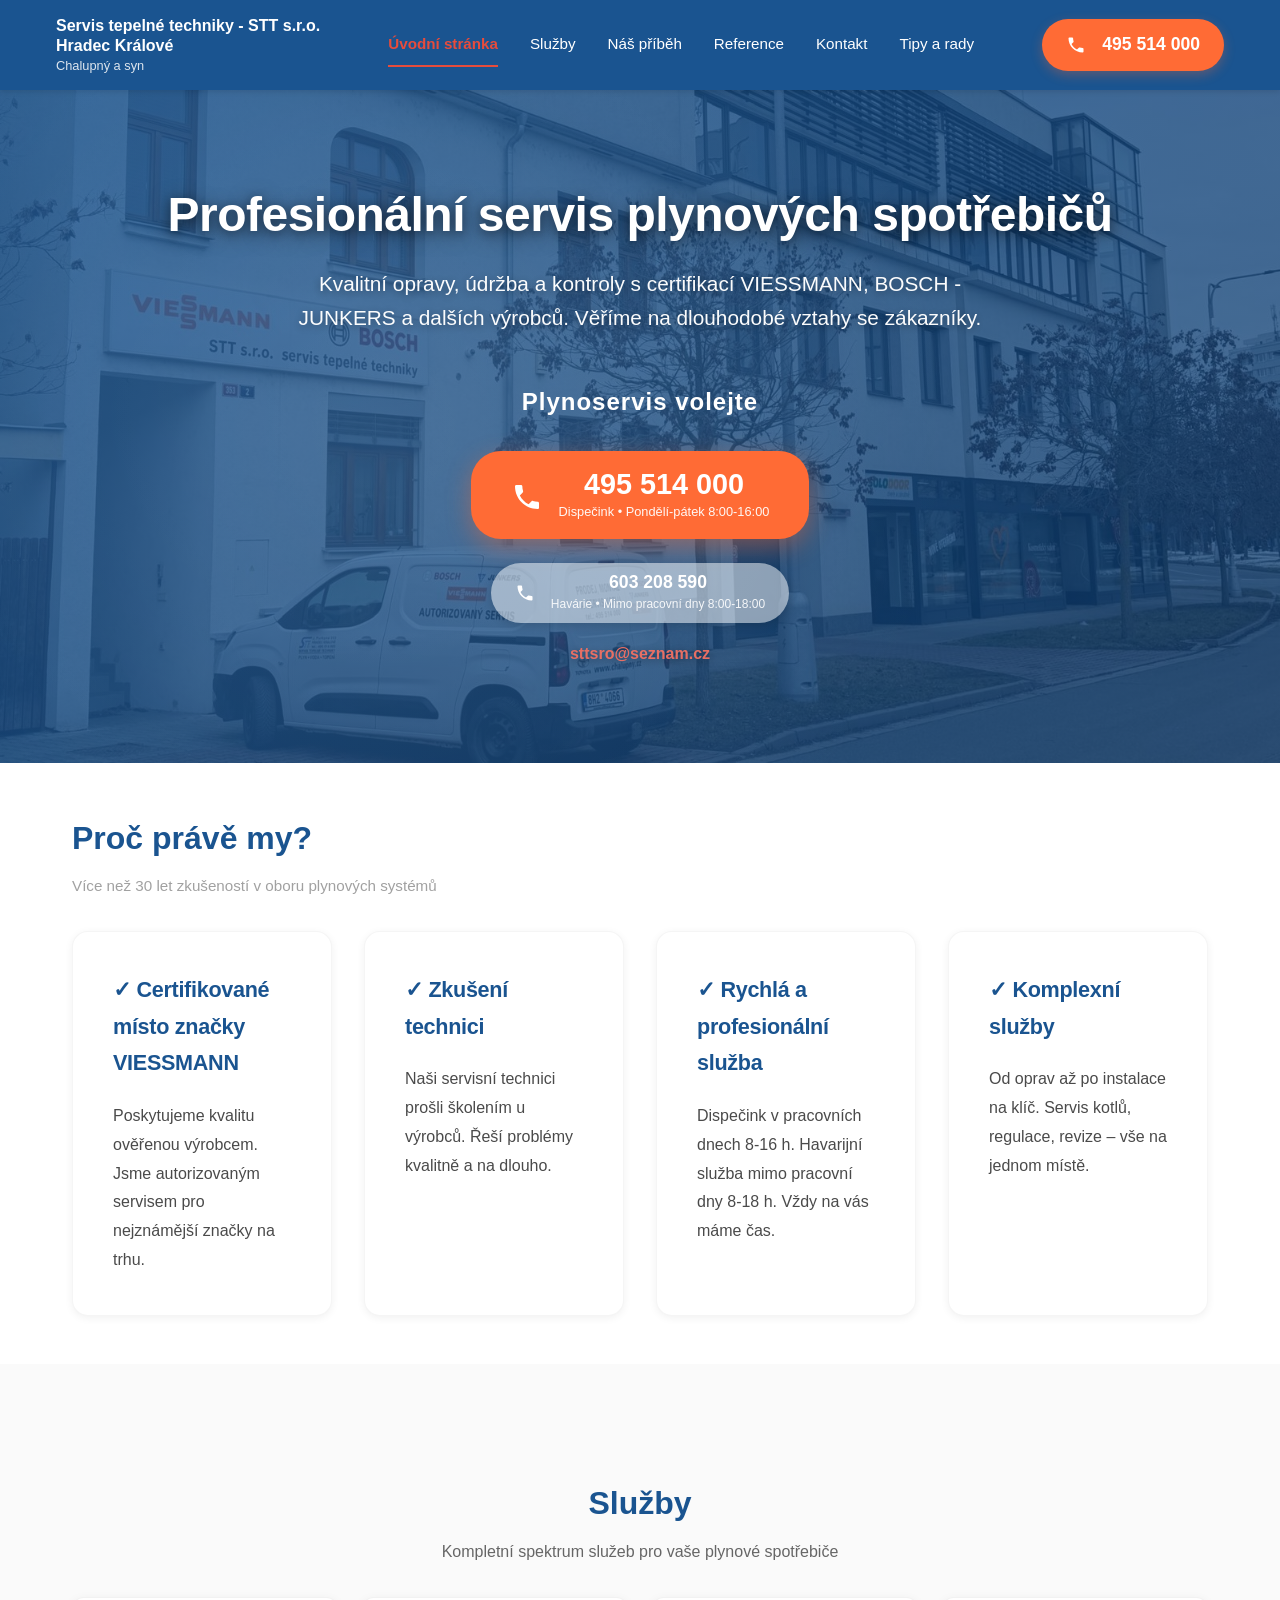
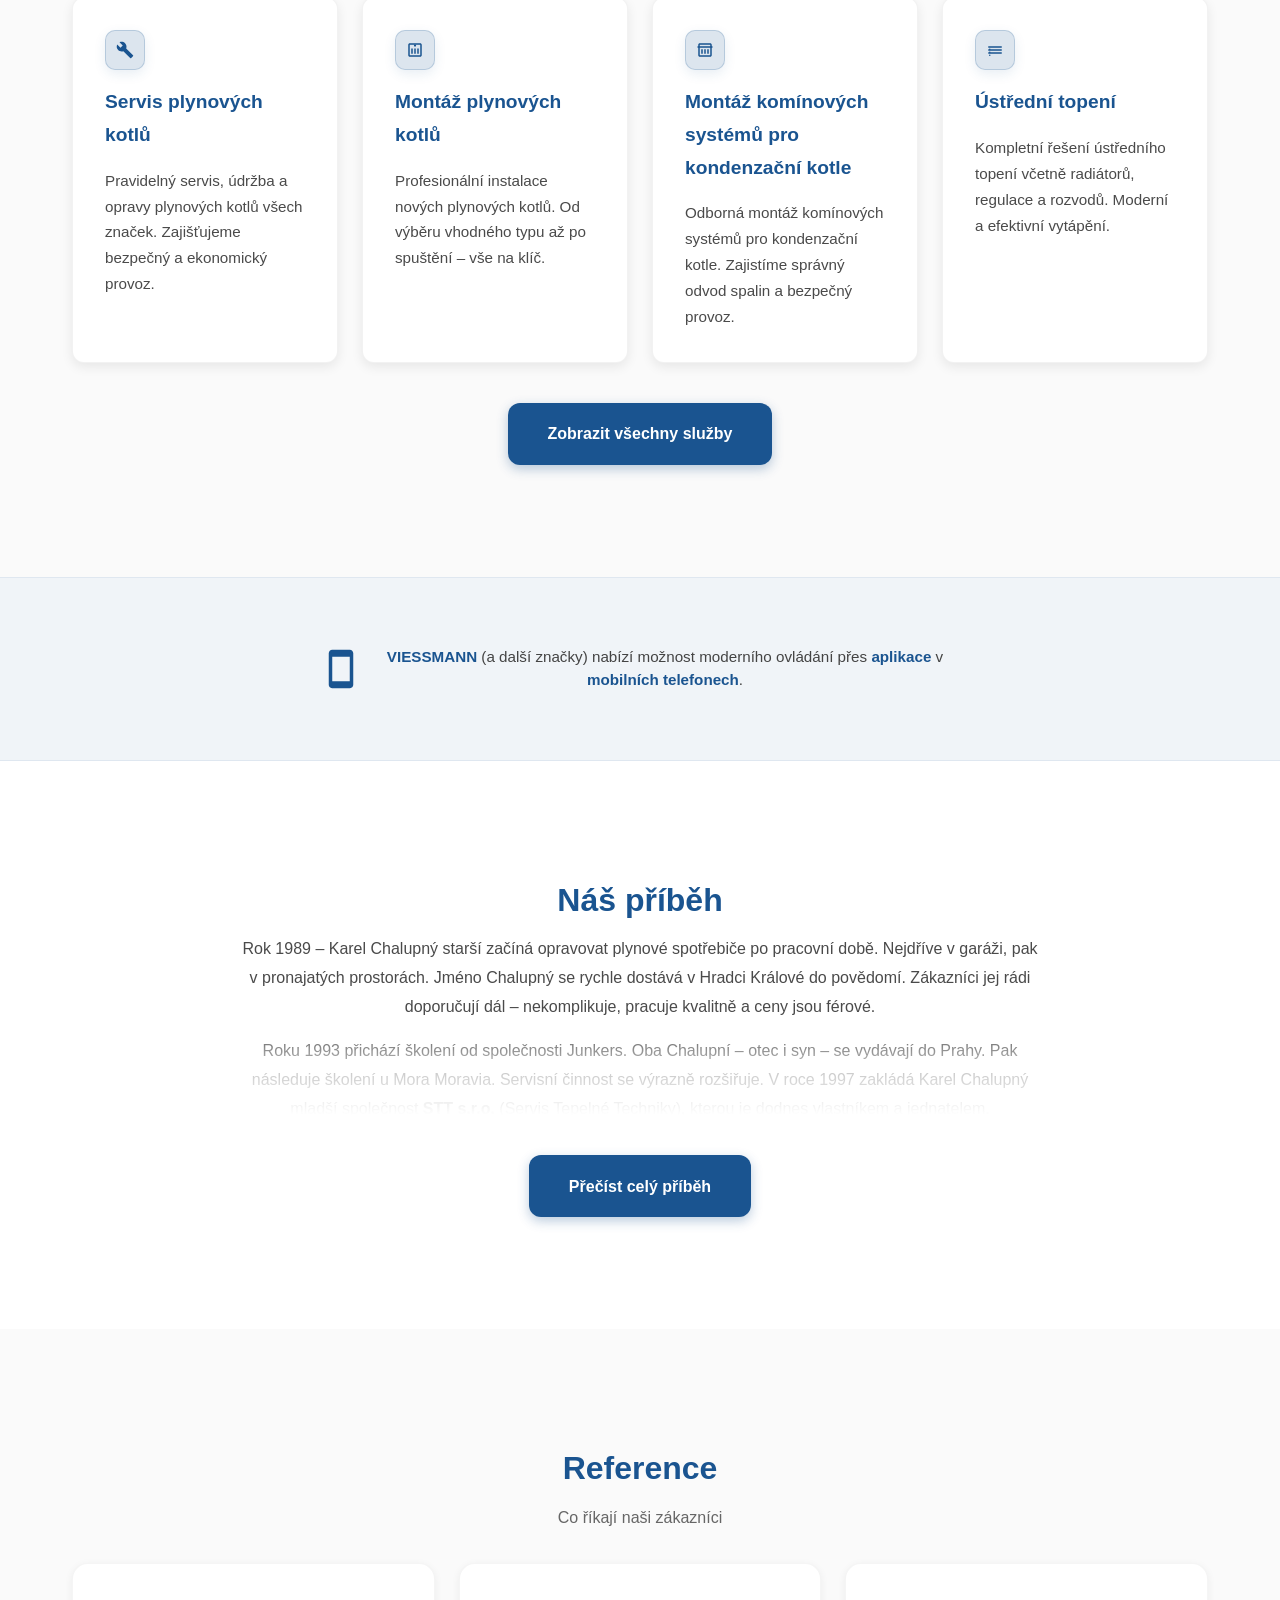
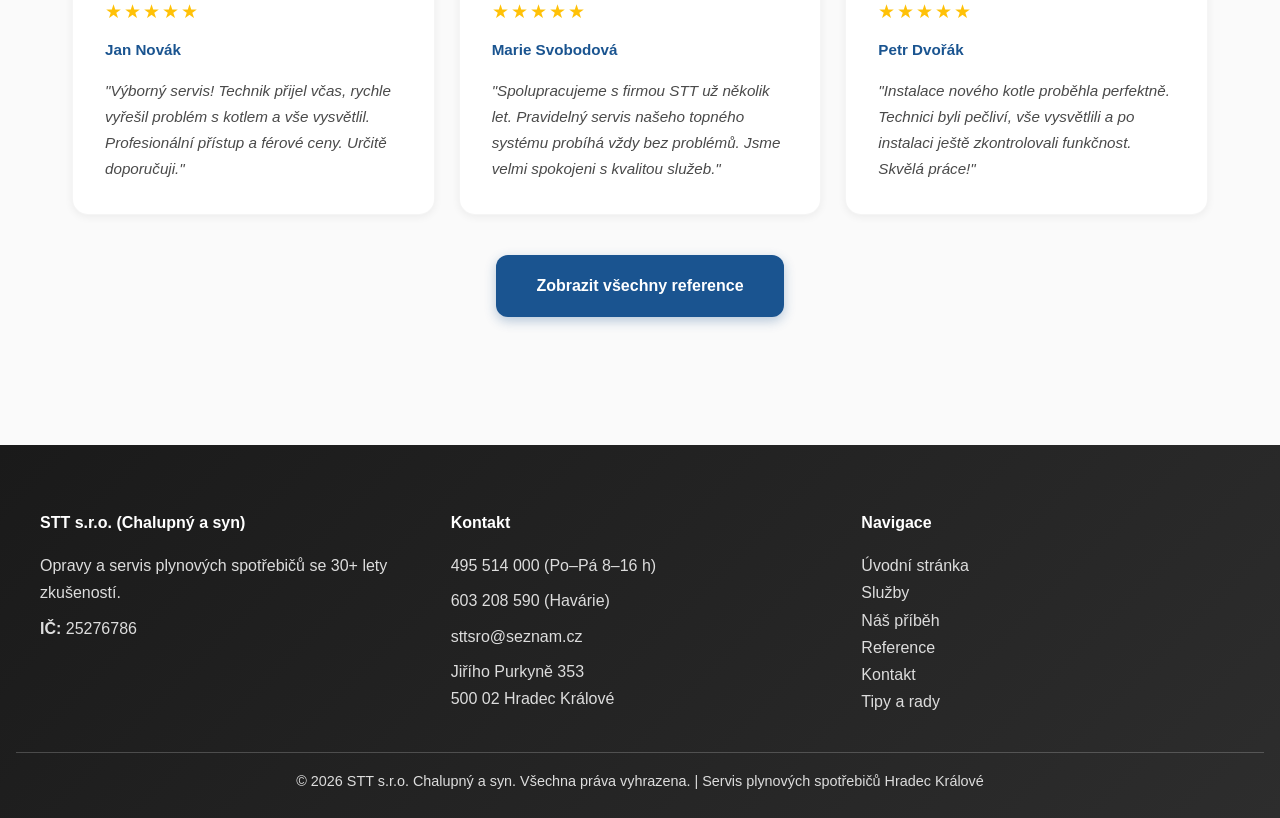
==== commit 677d8137: "jiná fotka v hero background image, 2 telefonní tlačítka v úvodu, Sekce s informací o mobilních tele" ====
--- a/index.html
+++ b/index.html
@@ -63,9 +63,22 @@
                             <path d="M6.62 10.79c1.44 2.83 3.76 5.14 6.59 6.59l2.2-2.2c.27-.27.67-.36 1.02-.24 1.12.37 2.33.57 3.57.57.55 0 1 .45 1 1V20c0 .55-.45 1-1 1-9.39 0-17-7.61-17-17 0-.55.45-1 1-1h3.5c.55 0 1 .45 1 1 0 1.25.2 2.45.57 3.57.11.35.03.74-.25 1.02l-2.2 2.2z"/>
                         </svg>
                     </span>
-                    495 514 000
+                    <span class="phone-number-inner">
+                        <span>495 514 000</span>
+                        <span class="phone-number-hours">Dispečink • Pondělí-pátek 8:00-16:00</span>
+                    </span>
                 </a>
-                <p class="contact-hours">Dispečink • Pondělí-pátek 8:00-16:00</p>
+                <a href="tel:+420603208590" class="phone-number phone-number-emergency">
+                    <span class="header-phone-icon">
+                        <svg viewBox="0 0 24 24" xmlns="http://www.w3.org/2000/svg">
+                            <path d="M6.62 10.79c1.44 2.83 3.76 5.14 6.59 6.59l2.2-2.2c.27-.27.67-.36 1.02-.24 1.12.37 2.33.57 3.57.57.55 0 1 .45 1 1V20c0 .55-.45 1-1 1-9.39 0-17-7.61-17-17 0-.55.45-1 1-1h3.5c.55 0 1 .45 1 1 0 1.25.2 2.45.57 3.57.11.35.03.74-.25 1.02l-2.2 2.2z"/>
+                        </svg>
+                    </span>
+                    <span class="phone-number-inner">
+                        <span>603 208 590</span>
+                        <span class="phone-number-hours">Havárie • Mimo pracovní dny 8:00-18:00</span>
+                    </span>
+                </a>
                 <p class="contact-email"><a href="mailto:sttsro@seznam.cz">sttsro@seznam.cz</a></p>
             </div>
         </div>
@@ -148,6 +161,17 @@
             <div class="preview-button-wrapper">
                 <a href="sluzby.html" class="preview-button">Zobrazit všechny služby</a>
             </div>
+        </div>
+    </section>
+
+    <section class="info-strip fade-in">
+        <div class="container">
+            <p class="info-strip-text">
+                <span class="info-strip-icon" aria-hidden="true">
+                    <svg viewBox="0 0 24 24" fill="none" xmlns="http://www.w3.org/2000/svg"><path d="M17 1.01L7 1c-1.1 0-2 .9-2 2v18c0 1.1.9 2 2 2h10c1.1 0 2-.9 2-2V3c0-1.1-.9-1.99-2-1.99zM17 19H7V5h10v14z" fill="currentColor"/></svg>
+                </span>
+                <span class="info-strip-body"><strong>VIESSMANN</strong> (a další značky) nabízí možnost moderního ovládání přes <strong>aplikace</strong> v <strong>mobilních telefonech</strong>.</span>
+            </p>
         </div>
     </section>
 
--- a/styles.css
+++ b/styles.css
@@ -342,6 +342,25 @@
     flex-shrink: 0;
 }
 
+.phone-number .phone-number-inner {
+    display: flex;
+    flex-direction: column;
+    align-items: center;
+    line-height: 1.1;
+}
+
+.phone-number .phone-number-inner > span:first-child {
+    line-height: 1;
+}
+
+.phone-number .phone-number-hours {
+    font-size: 0.8rem;
+    font-weight: 400;
+    opacity: 0.95;
+    margin-top: 0.35rem;
+    line-height: 1.2;
+}
+
 .phone-number:hover {
     background-color: #ff5722;
     transform: translateY(-2px);
@@ -379,6 +398,43 @@
 .hero .contact-email a:hover {
     text-decoration: underline;
     color: #c0392b;
+}
+
+.phone-number-emergency {
+    margin-top: 0.5rem;
+    font-size: 1.1rem;
+    padding: 0.7rem 1.5rem;
+    background-color: rgba(255, 255, 255, 0.5);
+    box-shadow: 0 2px 10px rgba(0, 0, 0, 0.15);
+}
+
+.phone-number-emergency:hover {
+    background-color: rgba(255, 255, 255, 0.65);
+    box-shadow: 0 4px 12px rgba(0, 0, 0, 0.2);
+}
+
+.phone-number-emergency .header-phone-icon {
+    width: 20px;
+    height: 20px;
+}
+
+.phone-number-emergency .phone-number-inner {
+    display: flex;
+    flex-direction: column;
+    align-items: center;
+    line-height: 1.1;
+}
+
+.phone-number-emergency .phone-number-inner > span:first-child {
+    line-height: 1;
+}
+
+.phone-number-emergency .phone-number-hours {
+    font-size: 0.75rem;
+    font-weight: 400;
+    opacity: 0.9;
+    margin-top: 0.35rem;
+    line-height: 1.2;
 }
 
 /* Page Header */
@@ -947,6 +1003,50 @@
 .preview-section-last {
     padding-bottom: 4rem;
     margin-bottom: 0;
+}
+
+.info-strip {
+    padding: 1.25rem 1rem;
+    background-color: #f0f4f8;
+    border-top: 1px solid rgba(26, 84, 144, 0.08);
+    border-bottom: 1px solid rgba(26, 84, 144, 0.08);
+}
+
+.info-strip-text {
+    margin: 0;
+    text-align: center;
+    font-size: 0.95rem;
+    color: #444;
+    line-height: 1.5;
+    max-width: 640px;
+    margin-left: auto;
+    margin-right: auto;
+    display: flex;
+    align-items: center;
+    justify-content: center;
+    gap: 0.5rem;
+}
+
+.info-strip-body {
+    display: inline;
+}
+
+.info-strip-icon {
+    display: inline-flex;
+    flex-shrink: 0;
+    width: 42px;
+    height: 42px;
+    color: var(--primary-color);
+}
+
+.info-strip-icon svg {
+    width: 100%;
+    height: 100%;
+}
+
+.info-strip-text strong {
+    color: var(--primary-color);
+    font-weight: 700;
 }
 
 .preview-section-last .container {
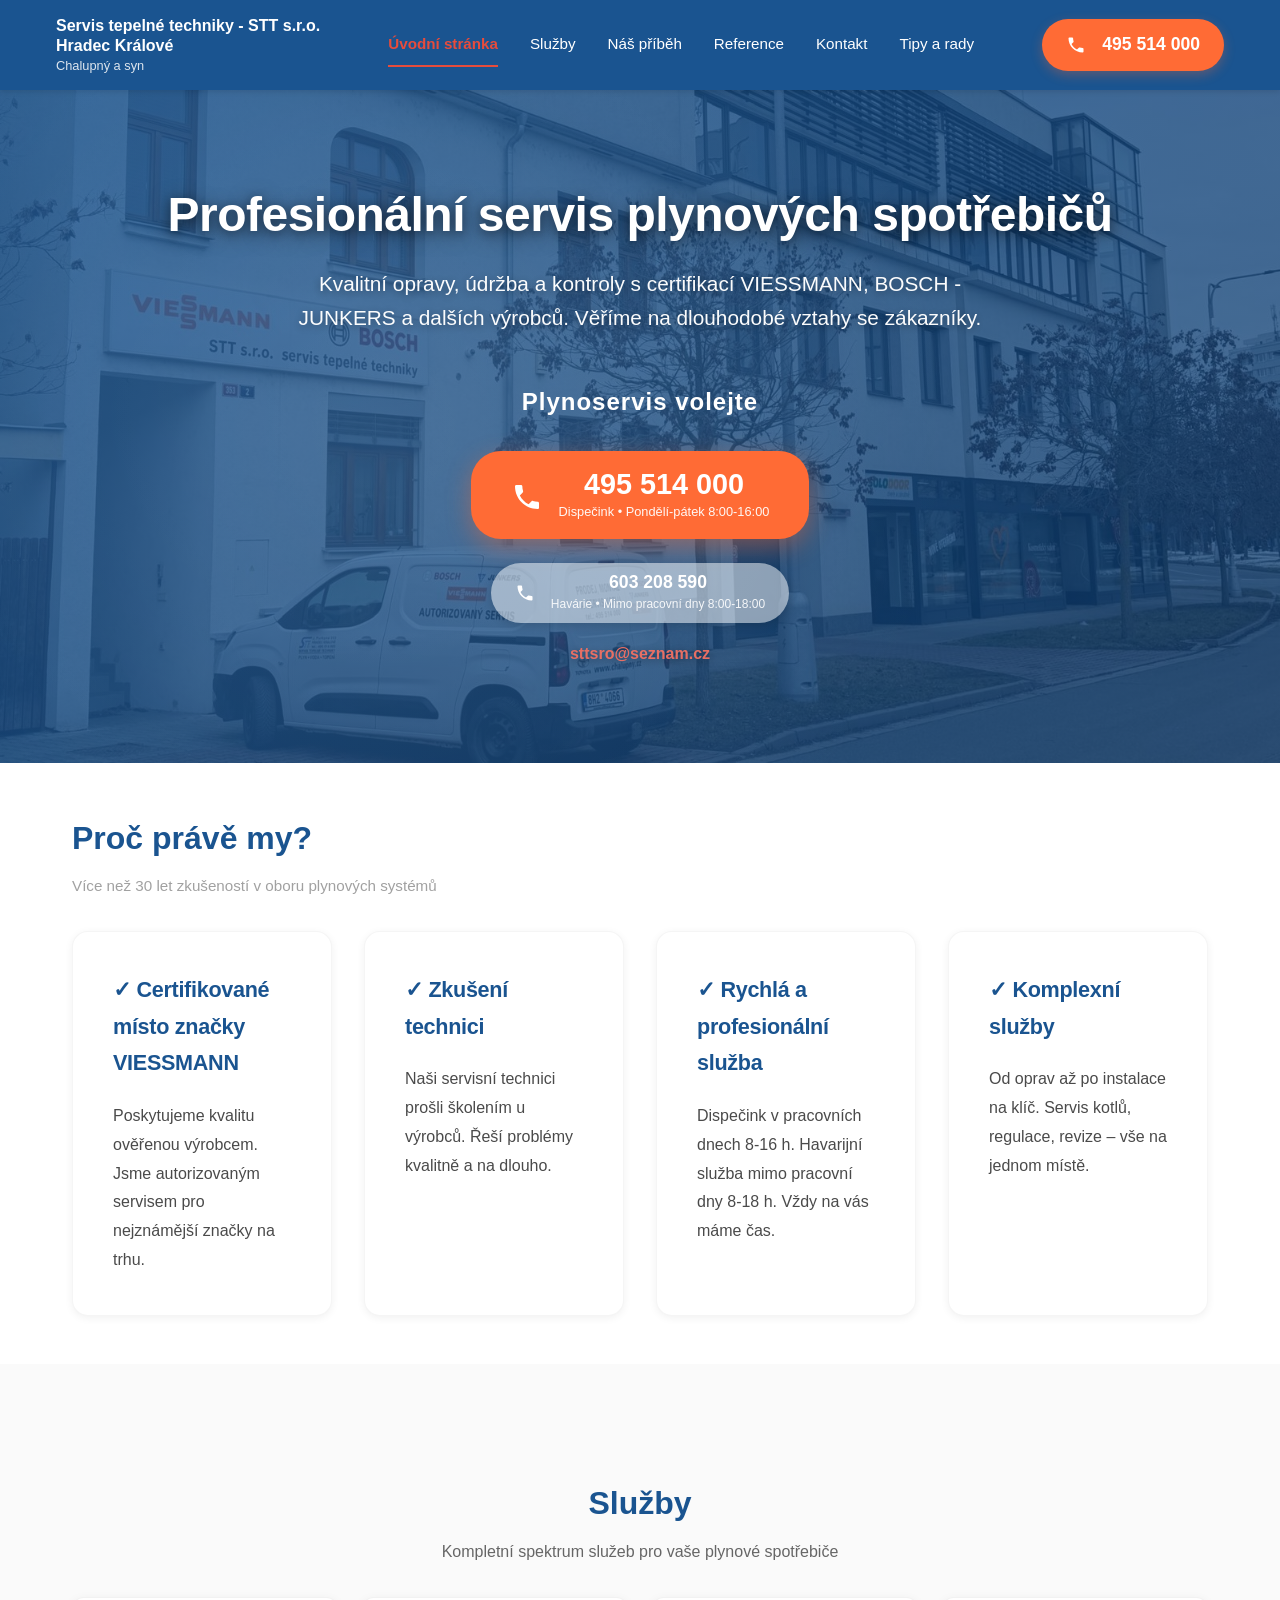
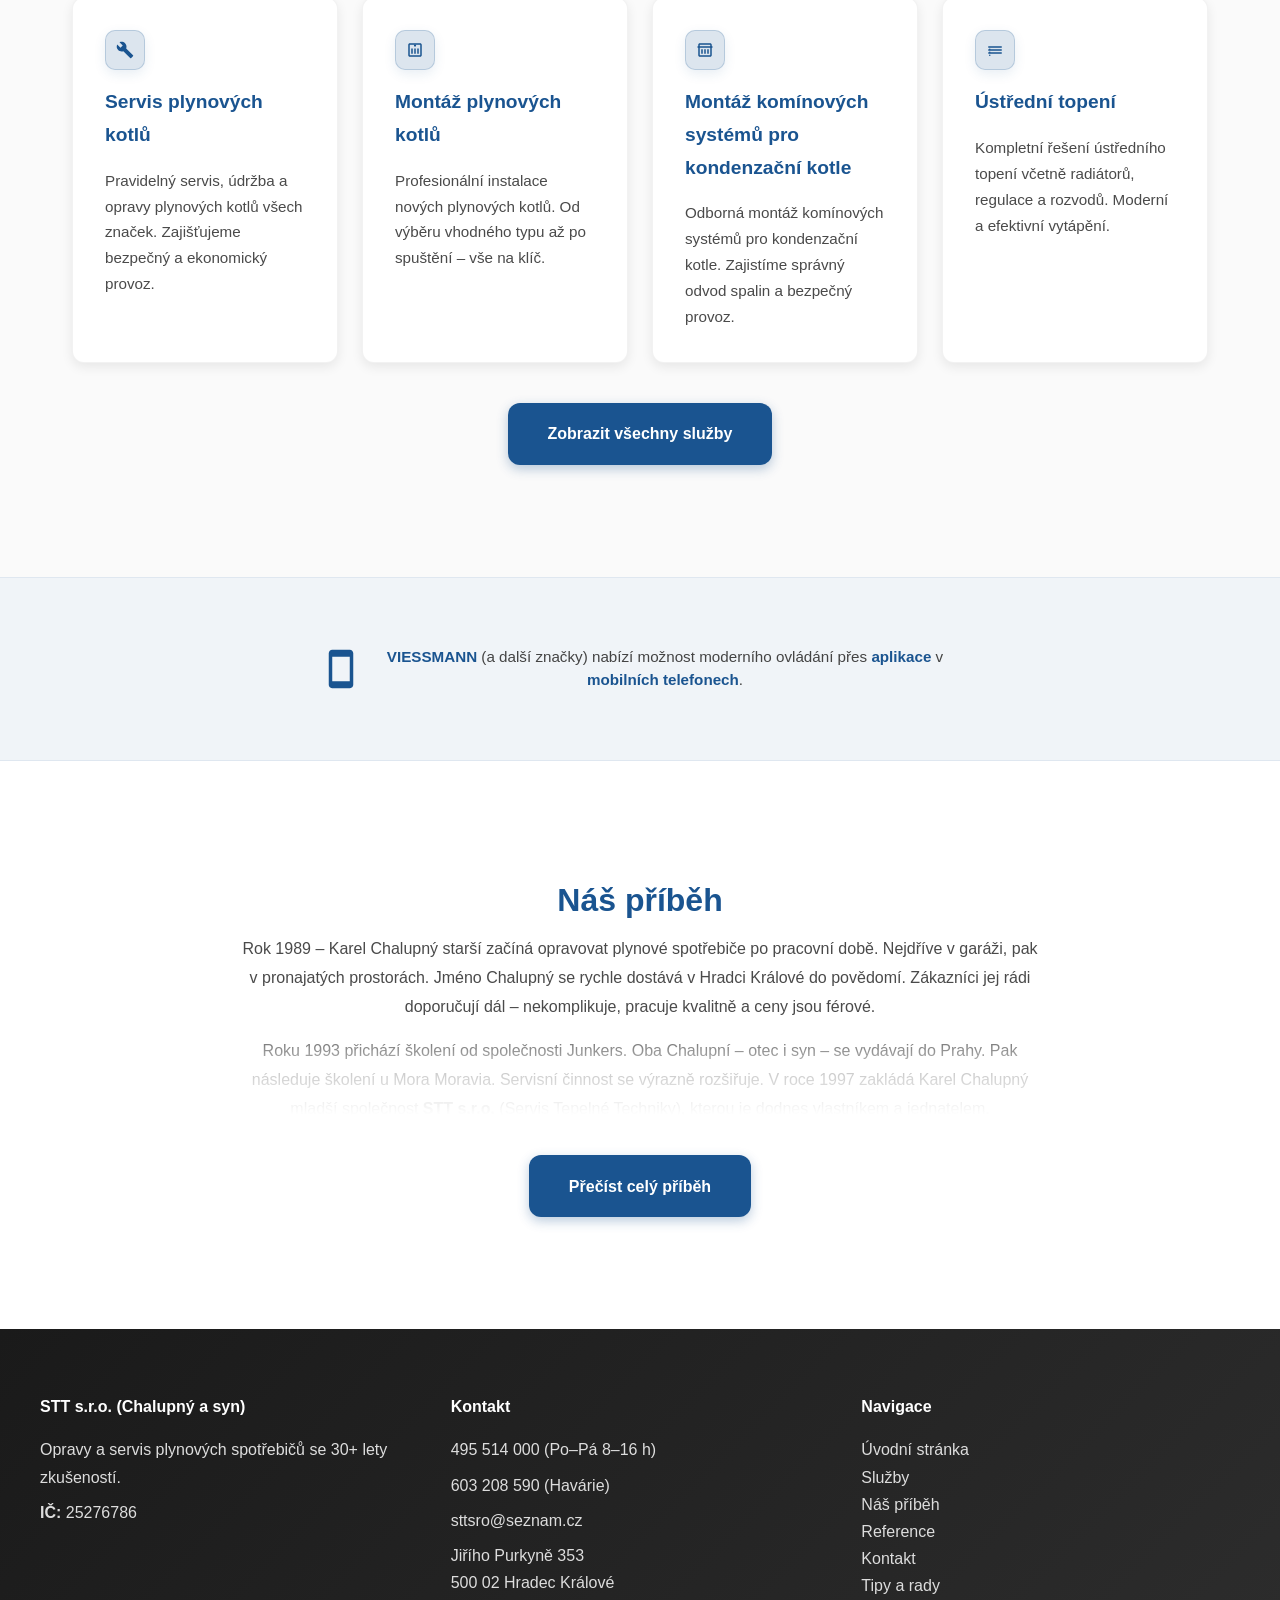
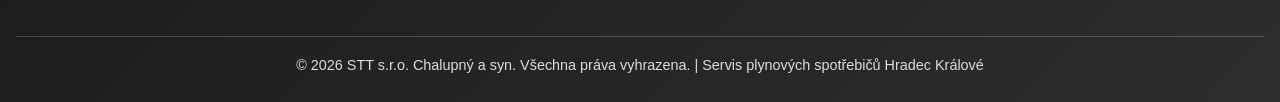
==== commit 3695a16c: "vytvořeny 4 reference ve stránce reference + skrytí referencí v hlavní stránce" ====
--- a/index.html
+++ b/index.html
@@ -193,7 +193,7 @@
     </section>
 
     <!-- Reference Preview -->
-    <section class="preview-section preview-section-alt preview-section-last fade-in">
+    <!-- <section class="preview-section preview-section-alt preview-section-last fade-in">
         <div class="container">
             <h2 class="fade-in-up">Reference</h2>
             <p class="preview-subtitle fade-in-up">Co říkají naši zákazníci</p>
@@ -228,7 +228,7 @@
                 <a href="reference.html" class="preview-button">Zobrazit všechny reference</a>
             </div>
         </div>
-    </section>
+    </section> -->
 
     <!-- Footer -->
     <footer>
--- a/styles.css
+++ b/styles.css
@@ -798,30 +798,49 @@
 }
 
 /* References */
+.reference-list {
+    display: grid;
+    grid-template-columns: repeat(2, minmax(320px, 1fr));
+    gap: 1.5rem;
+}
+
+.reference-list .reference-item {
+    margin-bottom: 0;
+}
+
+@media (max-width: 1024px) {
+    .reference-list {
+        grid-template-columns: 1fr;
+    }
+}
+
 .reference-item {
-    background-color: var(--light-gray);
+    background-color: white;
     padding: 2rem;
-    border-radius: 8px;
+    border-radius: 12px;
     margin-bottom: 1.5rem;
-    border-left: 4px solid var(--primary-color);
+    box-shadow: 0 4px 12px rgba(0,0,0,0.08);
+    border: 1px solid rgba(0,0,0,0.05);
 }
 
 .reference-item h4 {
     color: var(--primary-color);
-    margin-bottom: 0.5rem;
-    font-size: 1.3rem;
+    margin-bottom: 0.75rem;
+    font-size: 1.2rem;
+    font-weight: 600;
 }
 
 .reference-item .date {
-    font-size: 0.85rem;
-    color: #999;
-    margin-bottom: 0.8rem;
+    font-size: 0.8rem;
+    color: #777;
+    margin-bottom: 1rem;
     font-weight: 600;
 }
 
 .reference-item p {
     color: var(--text-color);
     line-height: 1.7;
+    font-size: 0.95rem;
 }
 
 .reference-image-placeholder {
@@ -832,6 +851,129 @@
     text-align: center;
     color: #999;
     border: 2px dashed var(--border-color);
+}
+
+.reference-gallery {
+    display: grid;
+    grid-template-columns: repeat(auto-fit, minmax(220px, 1fr));
+    gap: 1rem;
+    margin-top: 1rem;
+}
+
+.reference-image-placeholder--photo {
+    margin-top: 0;
+    padding: 0;
+    border: none;
+    background: transparent;
+    overflow: hidden;
+    border-radius: 4px;
+}
+
+.reference-image-placeholder--photo img {
+    display: block;
+    width: 100%;
+    height: 220px;
+    object-fit: cover;
+    border-radius: 4px;
+    transition: transform 0.3s ease;
+}
+
+.reference-image-placeholder--photo:hover img {
+    transform: scale(1.04);
+}
+
+/* Lightbox (reference fotografie) */
+.lightbox-overlay {
+    position: fixed;
+    inset: 0;
+    background: rgba(0, 0, 0, 0.85);
+    display: none;
+    align-items: center;
+    justify-content: center;
+    z-index: 2000;
+    padding: 1rem;
+}
+
+.lightbox-overlay.open {
+    display: flex;
+}
+
+.lightbox-content {
+    width: 100%;
+    max-width: 1100px;
+    display: flex;
+    flex-direction: column;
+    align-items: center;
+    gap: 0.9rem;
+}
+
+.lightbox-content img {
+    width: 100%;
+    max-height: 80vh;
+    object-fit: contain;
+    border-radius: 8px;
+    box-shadow: 0 18px 50px rgba(0, 0, 0, 0.35);
+    background: #111;
+}
+
+.lightbox-caption {
+    color: rgba(255, 255, 255, 0.9);
+    font-size: 0.95rem;
+    text-align: center;
+    max-width: 90%;
+}
+
+.lightbox-close {
+    position: absolute;
+    top: 1rem;
+    right: 1.25rem;
+    width: 42px;
+    height: 42px;
+    border-radius: 999px;
+    border: none;
+    background: rgba(255, 255, 255, 0.15);
+    color: white;
+    font-size: 1.8rem;
+    line-height: 42px;
+    cursor: pointer;
+    transition: background-color 0.2s ease;
+}
+
+.lightbox-close:hover {
+    background: rgba(255, 255, 255, 0.25);
+}
+
+.lightbox-nav {
+    position: absolute;
+    top: 50%;
+    transform: translateY(-50%);
+    width: 48px;
+    height: 48px;
+    border-radius: 999px;
+    border: none;
+    background: rgba(255, 255, 255, 0.15);
+    color: white;
+    font-size: 2rem;
+    line-height: 48px;
+    cursor: pointer;
+    transition: background-color 0.2s ease;
+}
+
+.lightbox-nav:hover {
+    background: rgba(255, 255, 255, 0.25);
+}
+
+.lightbox-prev {
+    left: 1rem;
+}
+
+.lightbox-next {
+    right: 1rem;
+}
+
+.lightbox-nav:disabled {
+    opacity: 0.35;
+    cursor: default;
 }
 
 /* CTA Section */
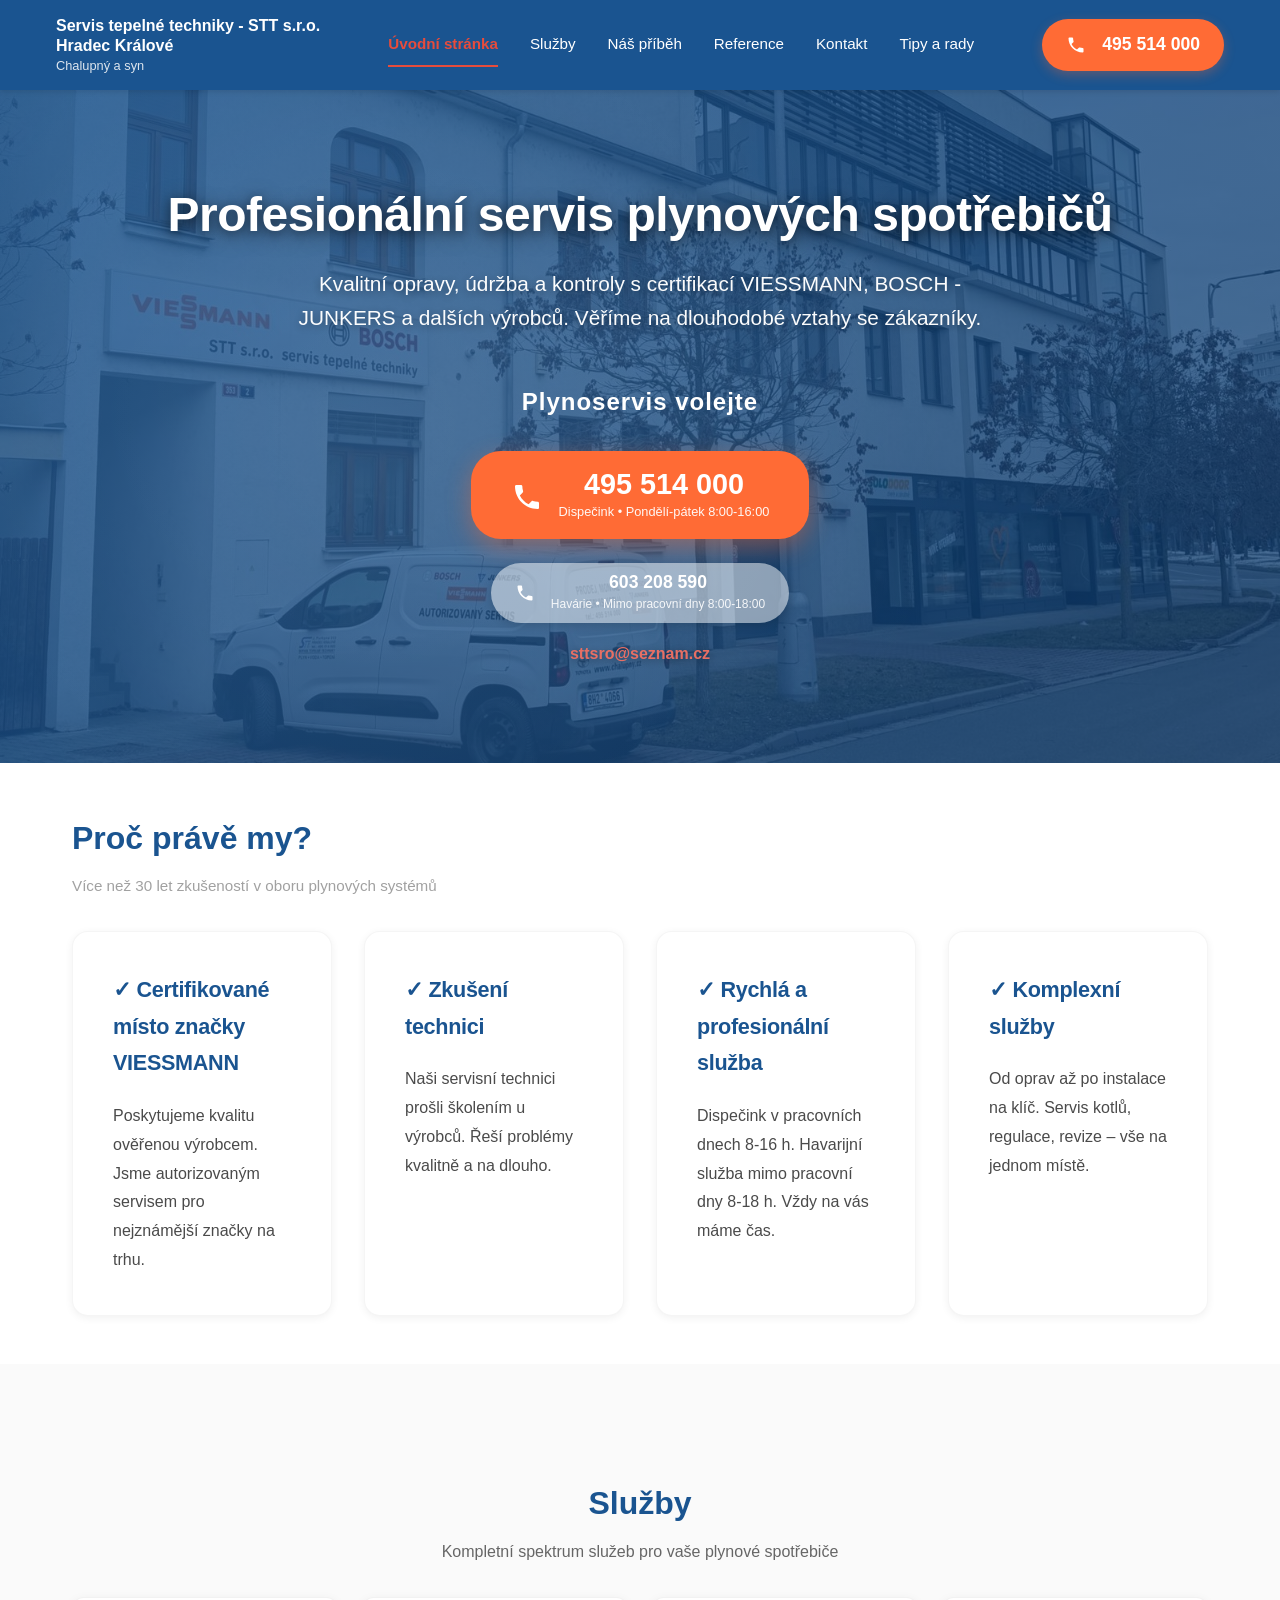
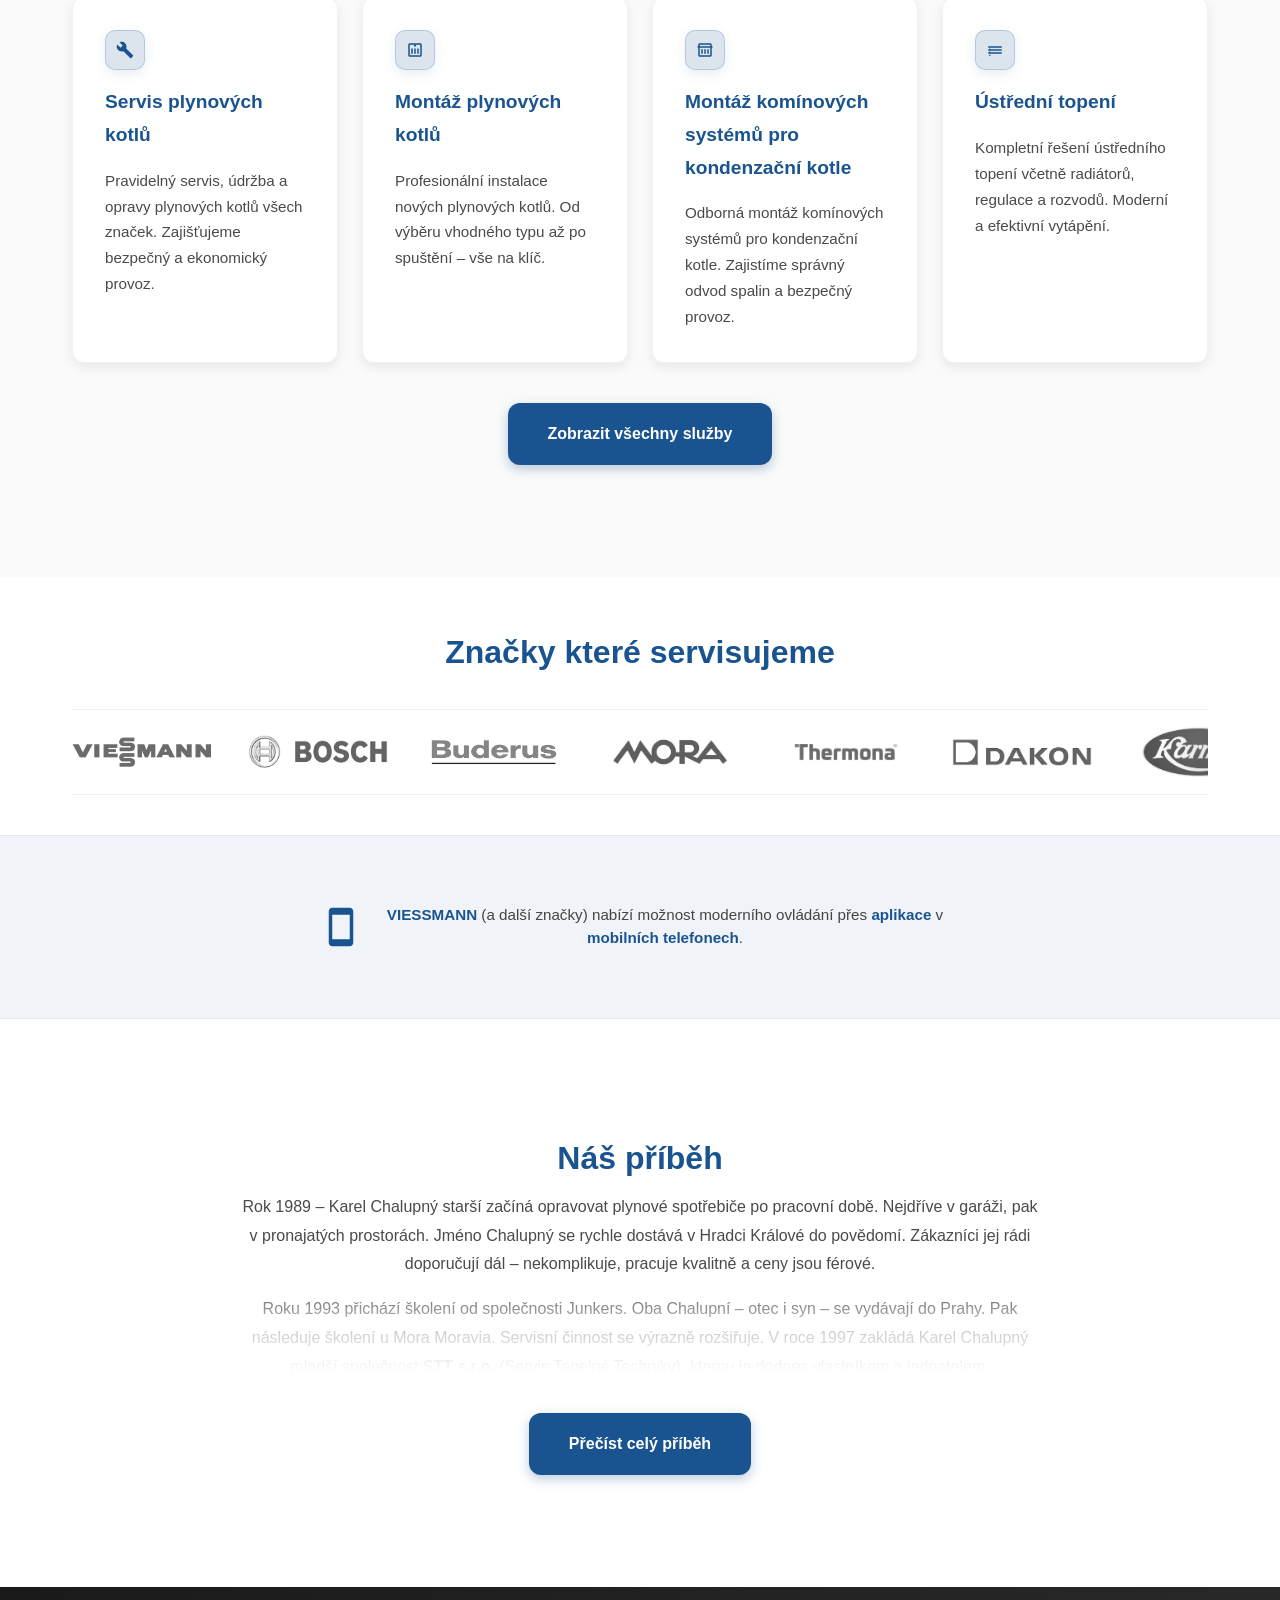
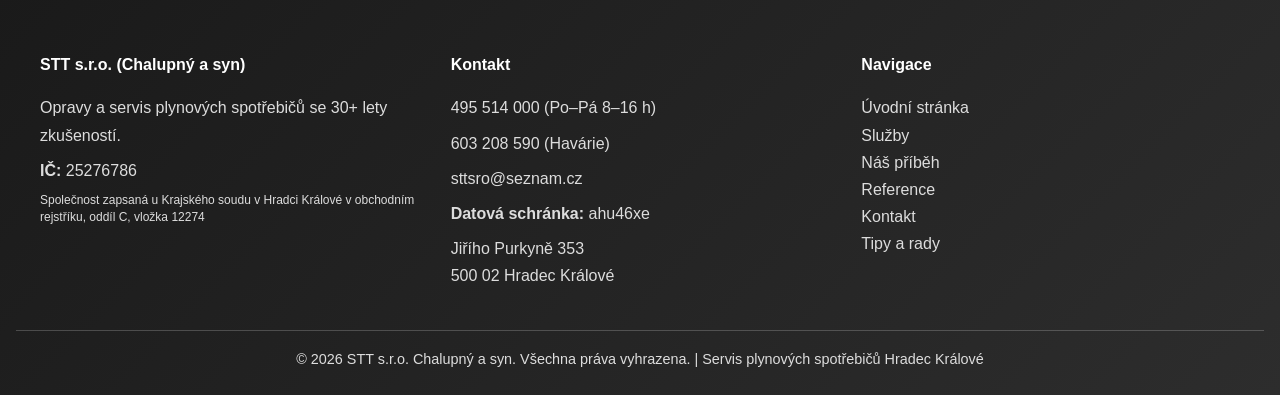
==== commit 7df87205: "další služba revize a kontroly + zapsání o Krajském soudu + animace všech log kotlů + v referencích " ====
--- a/index.html
+++ b/index.html
@@ -3,8 +3,95 @@
 <head>
     <meta charset="UTF-8">
     <meta name="viewport" content="width=device-width, initial-scale=1.0">
-    <title>STT s.r.o. - Opravy a servis plynových spotřebičů | Chalupný a syn</title>
-    <meta name="description" content="Profesionální opravy a servis plynových spotřebičů v Hradci Králové. Certifikované servisní místo JUNKERS s 30+ lety zkušeností.">
+    <!-- Při nasazení na jinou doménu upravte absolutní adresy v canonical, og:* a JSON-LD. -->
+    <title>STT s.r.o. Chalupný a syn – servis plynových spotřebičů | Hradec Králové</title>
+    <meta name="description" content="Servis a opravy plynových kotlů v Hradci Králové a okolí. Certifikace Viessmann, Bosch Junkers, 30+ let praxe. Dispečink 495 514 000, havárie plynových spotřebičů 603 208 590.">
+    <link rel="canonical" href="https://chalupny.cz/">
+    <meta property="og:type" content="website">
+    <meta property="og:locale" content="cs_CZ">
+    <meta property="og:url" content="https://chalupny.cz/">
+    <meta property="og:title" content="STT s.r.o. Chalupný a syn – servis plynových spotřebičů | Hradec Králové">
+    <meta property="og:description" content="Servis a opravy plynových kotlů v Hradci Králové a okolí. Certifikace Viessmann, Bosch Junkers. Dispečink 495 514 000, havárie 603 208 590.">
+    <meta property="og:image" content="https://chalupny.cz/images/sidlo.jpeg">
+    <meta property="og:image:alt" content="Sídlo a provozovna STT s.r.o., servis plynových spotřebičů Hradec Králové">
+    <meta name="twitter:card" content="summary_large_image">
+    <meta name="twitter:title" content="STT s.r.o. Chalupný a syn – servis plynových spotřebičů">
+    <meta name="twitter:description" content="Servis a opravy plynových kotlů v Hradci Králové. Viessmann, Bosch Junkers. Dispečink 495 514 000.">
+    <meta name="twitter:image" content="https://chalupny.cz/images/sidlo.jpeg">
+    <script type="application/ld+json">
+    {
+        "@context": "https://schema.org",
+        "@graph": [
+            {
+                "@type": "WebSite",
+                "@id": "https://chalupny.cz/#website",
+                "url": "https://chalupny.cz/",
+                "name": "STT s.r.o. – servis plynových spotřebičů Chalupný a syn",
+                "publisher": { "@id": "https://chalupny.cz/#localbusiness" },
+                "inLanguage": "cs"
+            },
+            {
+                "@type": "LocalBusiness",
+                "@id": "https://chalupny.cz/#localbusiness",
+                "name": "STT s.r.o. (Chalupný a syn)",
+                "legalName": "STT s.r.o.",
+                "image": "https://chalupny.cz/images/sidlo.jpeg",
+                "url": "https://chalupny.cz/",
+                "telephone": "+420495514000",
+                "email": "sttsro@seznam.cz",
+                "contactPoint": [
+                    {
+                        "@type": "ContactPoint",
+                        "telephone": "+420495514000",
+                        "contactType": "customer service",
+                        "availableLanguage": "cs"
+                    },
+                    {
+                        "@type": "ContactPoint",
+                        "telephone": "+420603208590",
+                        "contactType": "emergency",
+                        "availableLanguage": "cs"
+                    }
+                ],
+                "address": {
+                    "@type": "PostalAddress",
+                    "streetAddress": "Jiřího Purkyně 353",
+                    "addressLocality": "Hradec Králové",
+                    "postalCode": "500 02",
+                    "addressCountry": "CZ"
+                },
+                "geo": {
+                    "@type": "GeoCoordinates",
+                    "latitude": 50.2067145,
+                    "longitude": 15.8137793
+                },
+                "vatID": "CZ25276786",
+                "taxID": "25276786",
+                "areaServed": [
+                    { "@type": "City", "name": "Hradec Králové" },
+                    { "@type": "City", "name": "Pardubice" },
+                    { "@type": "City", "name": "Hořice" },
+                    { "@type": "City", "name": "Nová Paka" },
+                    { "@type": "City", "name": "Lázně Bělohrad" },
+                    { "@type": "City", "name": "Dvůr Králové" },
+                    { "@type": "City", "name": "Trutnov" },
+                    { "@type": "City", "name": "Nechanice" },
+                    { "@type": "City", "name": "Nový Bydžov" },
+                    { "@type": "City", "name": "Chrudim" }
+                ],
+                "openingHoursSpecification": [
+                    {
+                        "@type": "OpeningHoursSpecification",
+                        "dayOfWeek": ["Monday", "Tuesday", "Wednesday", "Thursday", "Friday"],
+                        "opens": "08:00",
+                        "closes": "16:00"
+                    }
+                ],
+                "description": "Opravy a servis plynových spotřebičů, montáž kotlů a komínových systémů, autorizovaný servis Viessmann a Bosch Junkers. Působnost Hradec Králové a okolí."
+            }
+        ]
+    }
+    </script>
     <link rel="stylesheet" href="styles.css">
 </head>
 <body>
@@ -25,8 +112,8 @@
                     <span>495 514 000</span>
                 </a>
             </div>
-            <button class="menu-toggle" id="menuToggle" aria-label="Menu">☰</button>
-            <nav id="mainNav">
+            <button type="button" class="menu-toggle" id="menuToggle" aria-label="Otevřít nebo zavřít menu" aria-expanded="false" aria-controls="mainNav">☰</button>
+            <nav id="mainNav" aria-label="Hlavní navigace">
                 <div class="header-phone-mobile">
                     <a href="tel:+420495514000">
                         <span class="header-phone-icon">
@@ -164,6 +251,29 @@
         </div>
     </section>
 
+    <section class="brands-marquee-section fade-in" aria-labelledby="brands-marquee-heading">
+        <div class="container">
+            <h2 id="brands-marquee-heading" class="fade-in-up brands-marquee-heading">Značky které servisujeme</h2>
+            <div class="brands-marquee">
+                <div class="brands-marquee-track" id="brandsMarqueeTrack">
+                    <div class="brand-logo-item"><img src="images/znacky/viessmann.png" alt="Logo Viessmann – plynové kotle a ohřívače v servisu STT Hradec Králové" loading="lazy"></div>
+                    <div class="brand-logo-item"><img src="images/znacky/bosch.png" alt="Logo Bosch – plynové kotle Junkers v servisu STT Hradec Králové" loading="lazy"></div>
+                    <div class="brand-logo-item"><img src="images/znacky/buderus.png" alt="Logo Buderus – plynová tepelná technika, servis STT" loading="lazy"></div>
+                    <div class="brand-logo-item"><img src="images/znacky/mora.png" alt="Logo Mora – plynové spotřebiče, servis STT Hradec Králové" loading="lazy"></div>
+                    <div class="brand-logo-item"><img src="images/znacky/thermona.png" alt="Logo Thermona – plynové kotle, servis STT" loading="lazy"></div>
+                    <div class="brand-logo-item"><img src="images/znacky/dakon.png" alt="Logo Dakon – plynová technika, servis STT" loading="lazy"></div>
+                    <div class="brand-logo-item"><img src="images/znacky/karma.png" alt="Logo Karma – plynové kotle, servis STT Hradec Králové" loading="lazy"></div>
+                    <div class="brand-logo-item"><img src="images/znacky/protherm.png" alt="Logo Protherm – plynové kotle, servis STT" loading="lazy"></div>
+                    <div class="brand-logo-item"><img src="images/znacky/vaillant.png" alt="Logo Vaillant – plynové kotle a ohřívače, servis STT" loading="lazy"></div>
+                    <div class="brand-logo-item"><img src="images/znacky/viadrus.png" alt="Logo Viadrus – plynová tepelná technika, servis STT" loading="lazy"></div>
+                    <div class="brand-logo-item"><img src="images/znacky/wolf.png" alt="Logo Wolf – plynové kotle, servis STT Hradec Králové" loading="lazy"></div>
+                    <div class="brand-logo-item"><img src="images/znacky/baxi.png" alt="Logo Baxi – plynové kotle, servis STT" loading="lazy"></div>
+                    <div class="brand-logo-item"><img src="images/znacky/gamat.png" alt="Logo Gamat – plynová technika, servis STT Hradec Králové" loading="lazy"></div>
+                </div>
+            </div>
+        </div>
+    </section>
+
     <section class="info-strip fade-in">
         <div class="container">
             <p class="info-strip-text">
@@ -237,12 +347,14 @@
                 <h4>STT s.r.o. (Chalupný a syn)</h4>
                 <p>Opravy a servis plynových spotřebičů se 30+ lety zkušeností.</p>
                 <p><strong>IČ:</strong> 25276786</p>
+                <p class="footer-registry">Společnost zapsaná u Krajského soudu v Hradci Králové v obchodním rejstříku, oddíl C, vložka 12274</p>
             </div>
             <div class="footer-section">
                 <h4>Kontakt</h4>
                 <p><a href="tel:+420495514000">495 514 000</a> (Po–Pá 8–16 h)</p>
                 <p><a href="tel:+420603208590">603 208 590</a> (Havárie)</p>
                 <p><a href="mailto:sttsro@seznam.cz">sttsro@seznam.cz</a></p>
+                <p><strong>Datová schránka:</strong> ahu46xe</p>
                 <p>Jiřího Purkyně 353<br>500 02 Hradec Králové</p>
             </div>
             <div class="footer-section">
@@ -259,7 +371,7 @@
         </div>
         <div class="footer-bottom">
             <p>&copy; 2026 STT s.r.o. Chalupný a syn. Všechna práva vyhrazena. | Servis plynových spotřebičů Hradec Králové</p>
-        </div>
+</div>
     </footer>
 
     <script src="script.js"></script>
--- a/styles.css
+++ b/styles.css
@@ -855,9 +855,15 @@
 
 .reference-gallery {
     display: grid;
-    grid-template-columns: repeat(auto-fit, minmax(220px, 1fr));
+    grid-template-columns: repeat(2, minmax(0, 1fr));
     gap: 1rem;
     margin-top: 1rem;
+}
+
+@media (max-width: 640px) {
+    .reference-gallery {
+        grid-template-columns: 1fr;
+    }
 }
 
 .reference-image-placeholder--photo {
@@ -953,10 +959,26 @@
     border: none;
     background: rgba(255, 255, 255, 0.15);
     color: white;
-    font-size: 2rem;
-    line-height: 48px;
+    display: flex;
+    align-items: center;
+    justify-content: center;
+    padding: 0;
     cursor: pointer;
     transition: background-color 0.2s ease;
+}
+
+.lightbox-nav svg {
+    width: 22px;
+    height: 22px;
+    display: block;
+}
+
+.lightbox-prev svg {
+    transform: translateX(-1px);
+}
+
+.lightbox-next svg {
+    transform: translateX(1px);
 }
 
 .lightbox-nav:hover {
@@ -1057,6 +1079,13 @@
     color: #ddd;
 }
 
+.footer-section .footer-registry {
+    margin-top: 0.5rem;
+    margin-bottom: 0.5rem;
+    font-size: 0.75rem;
+    line-height: 1.45;
+}
+
 .footer-bottom {
     border-top: 1px solid rgba(255,255,255,0.2);
     padding-top: 1rem;
@@ -1145,6 +1174,71 @@
 .preview-section-last {
     padding-bottom: 4rem;
     margin-bottom: 0;
+}
+
+.brands-marquee-section {
+    background-color: #fff;
+    padding: 0 1rem 1rem;
+}
+
+.brands-marquee-section .container {
+    padding-bottom: 1.5rem;
+}
+
+.brands-marquee-section .brands-marquee-heading {
+    text-align: center;
+    margin-bottom: 1.85rem;
+    color: var(--primary-color);
+}
+
+@media (max-width: 768px) {
+    .brands-marquee-section .container {
+        padding-bottom: 1.25rem;
+    }
+}
+
+.brands-marquee {
+    overflow: hidden;
+    position: relative;
+    border-top: 1px solid rgba(0, 0, 0, 0.06);
+    border-bottom: 1px solid rgba(0, 0, 0, 0.06);
+    padding: 1rem 0;
+}
+
+.brands-marquee-track {
+    display: flex;
+    align-items: center;
+    width: max-content;
+    gap: 0;
+    animation: brands-marquee-scroll 28s linear infinite;
+    will-change: transform;
+}
+
+.brand-logo-item {
+    flex: 0 0 auto;
+    width: 140px;
+    height: 52px;
+    margin-right: 2.25rem;
+    display: flex;
+    align-items: center;
+    justify-content: center;
+}
+
+.brand-logo-item img {
+    max-width: 100%;
+    max-height: 100%;
+    object-fit: contain;
+    filter: grayscale(1);
+    opacity: 0.85;
+}
+
+@keyframes brands-marquee-scroll {
+    from {
+        transform: translateX(0);
+    }
+    to {
+        transform: translateX(-50%);
+    }
 }
 
 .info-strip {
@@ -1514,6 +1608,16 @@
         grid-template-columns: 1fr;
     }
 
+    .brand-logo-item {
+        width: 110px;
+        height: 46px;
+        margin-right: 1.5rem;
+    }
+
+    .brands-marquee-track {
+        animation-duration: 22s;
+    }
+
     .preview-button {
         padding: 0.8rem 2rem;
         font-size: 0.95rem;
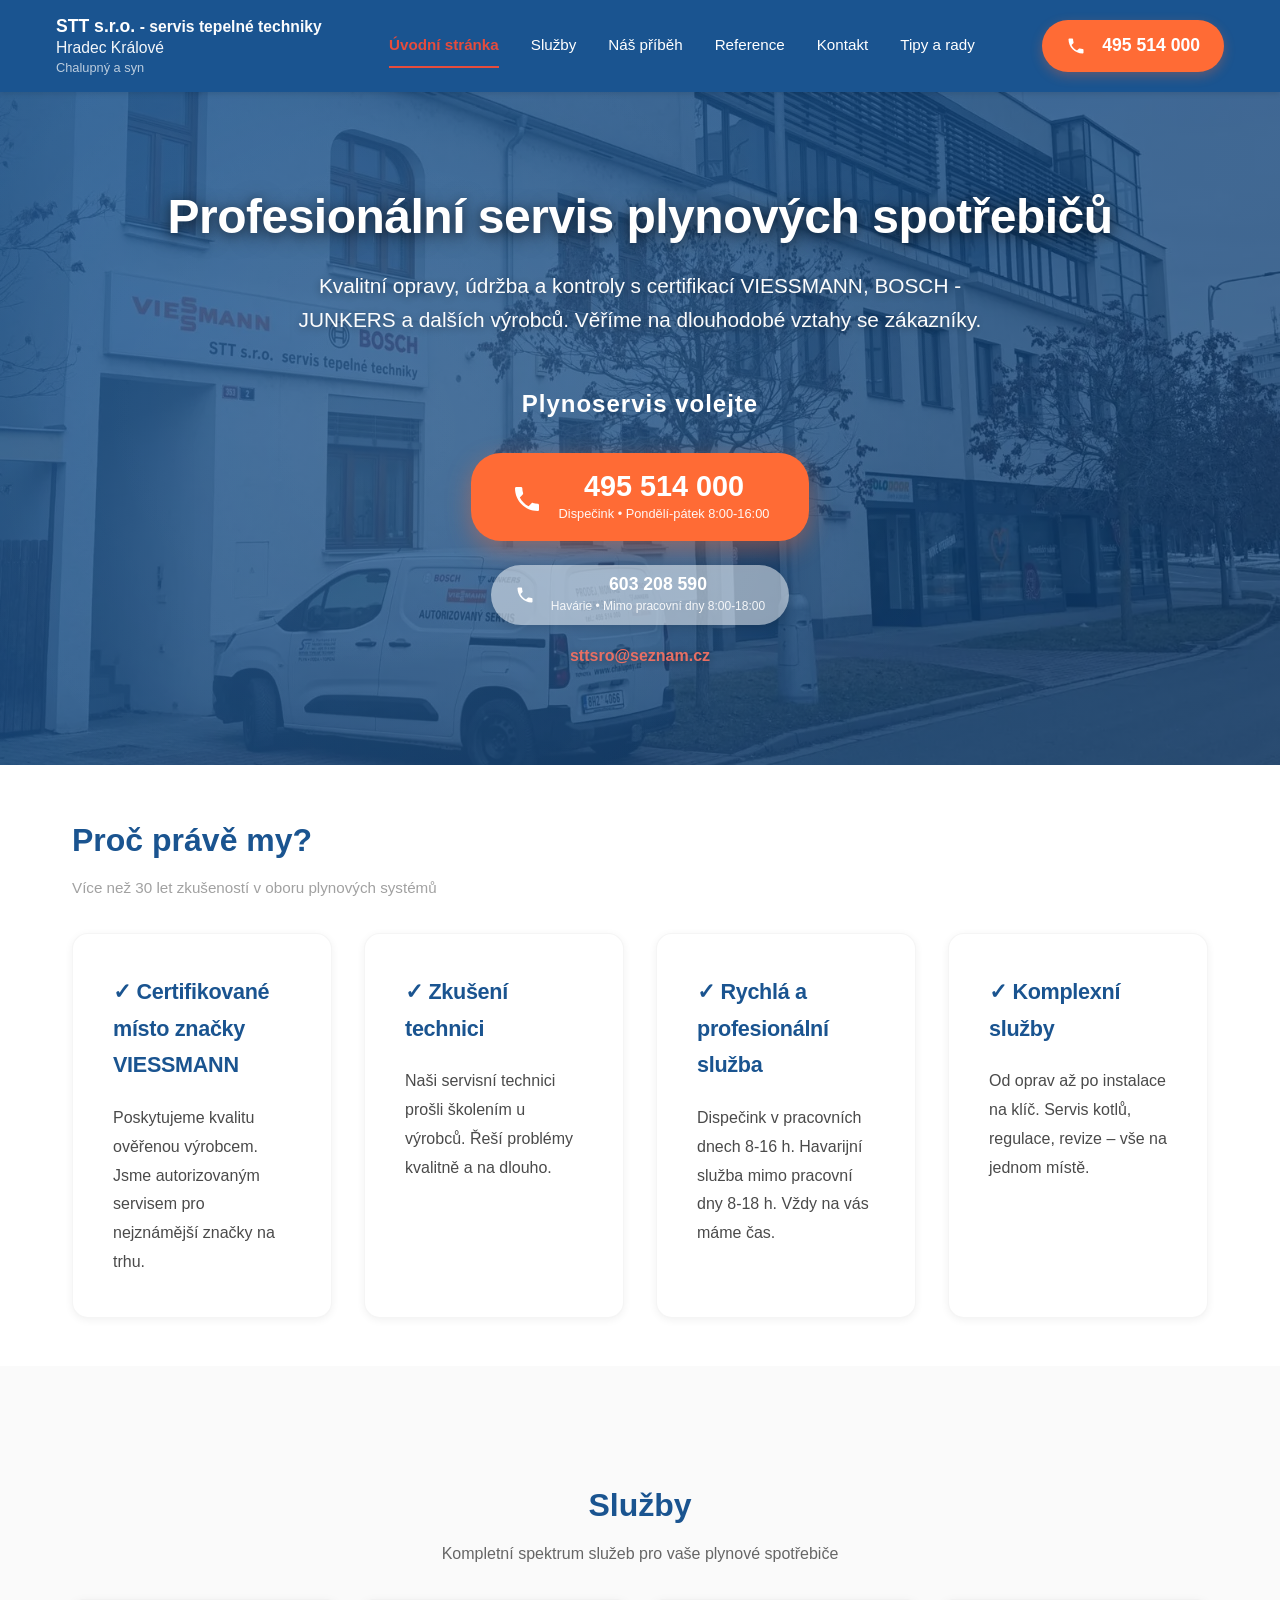
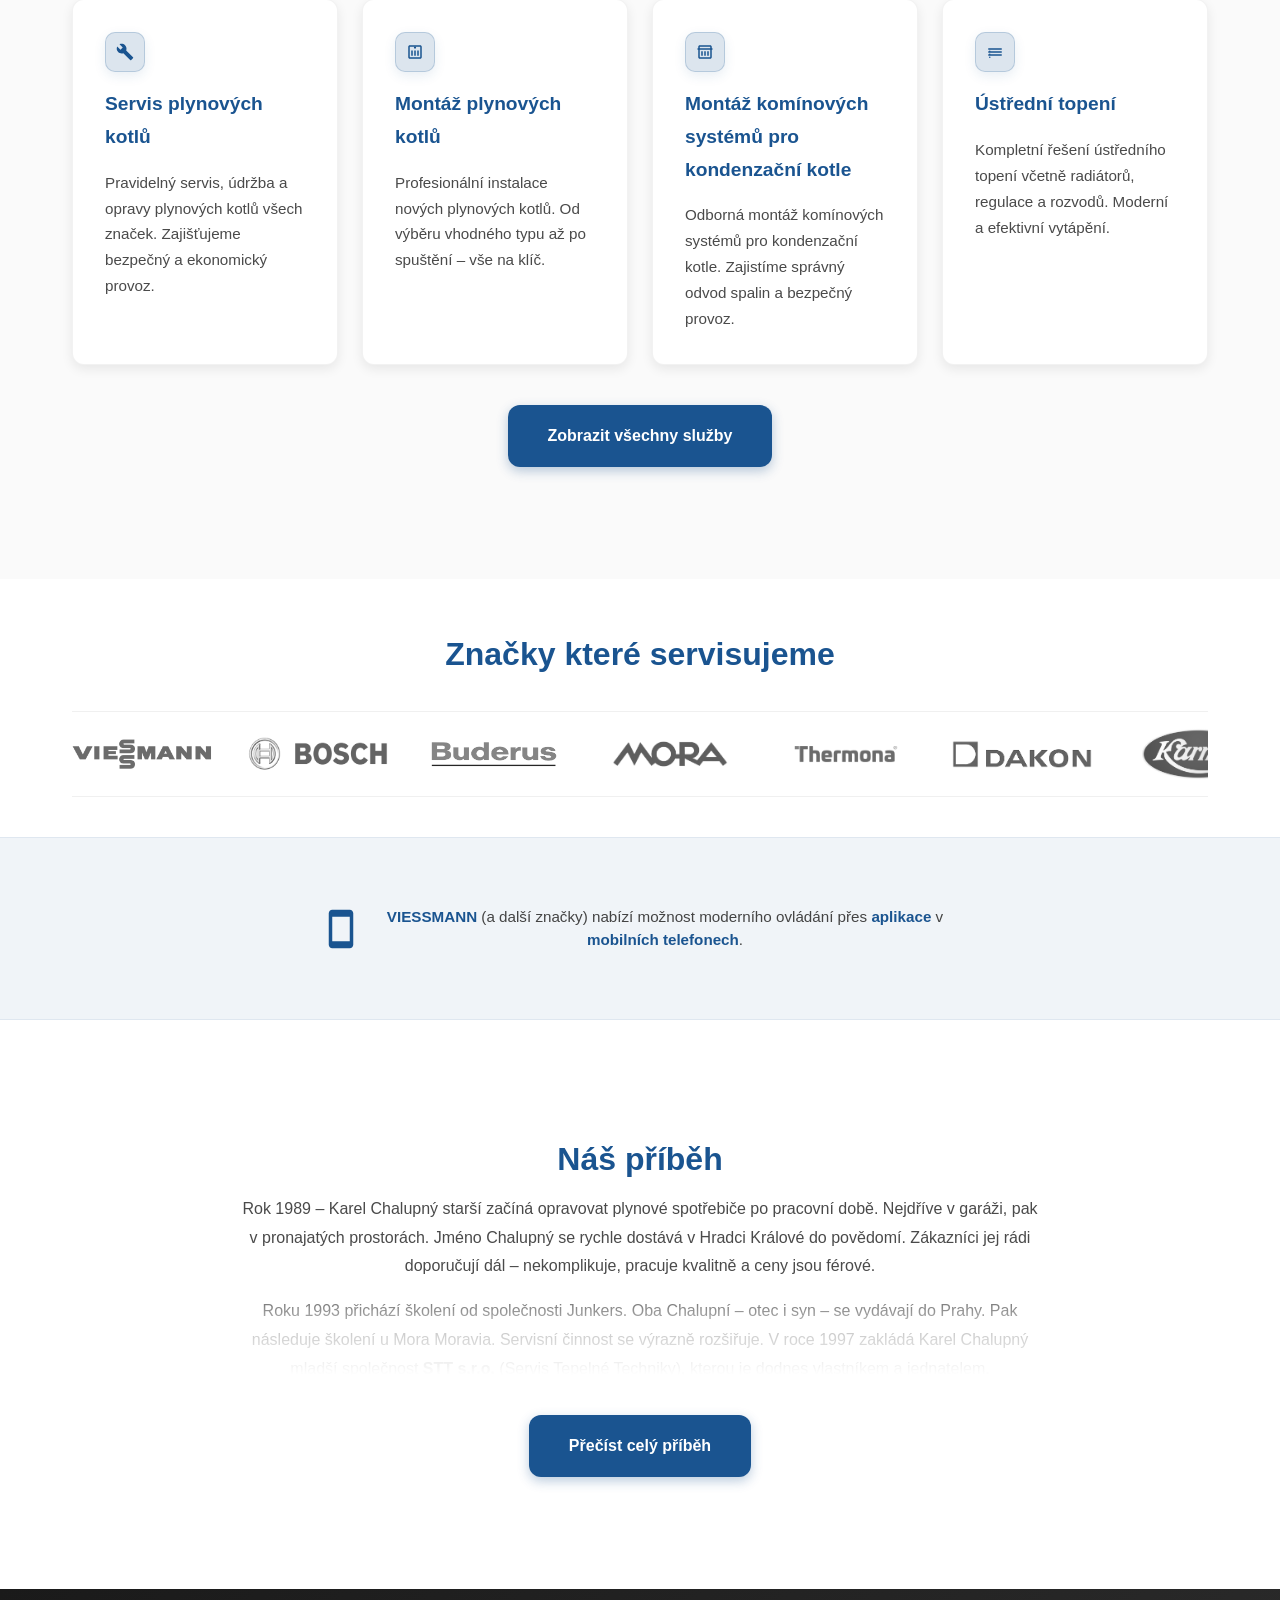
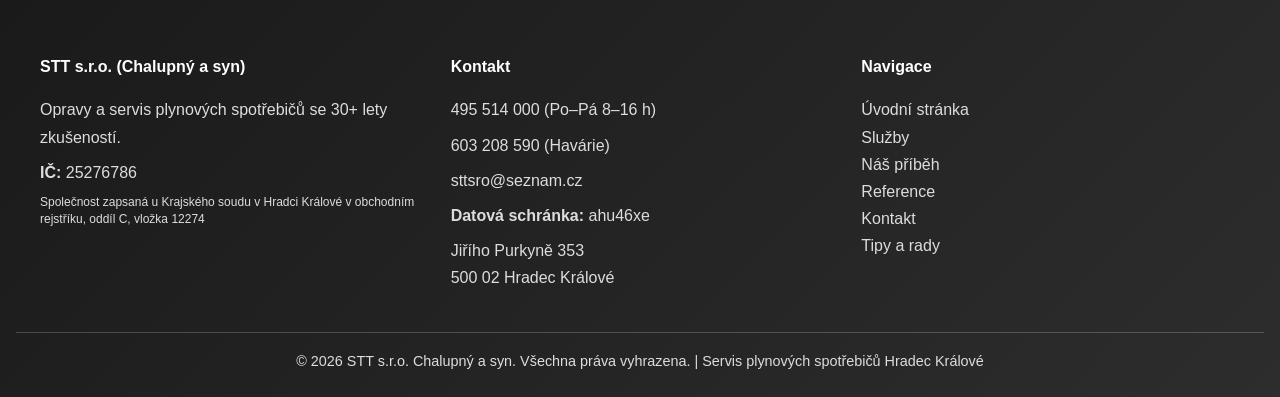
==== commit 6e53c494: "úprava loga vlevo nahoře a tučnosti textu + obrázky na webp" ====
--- a/index.html
+++ b/index.html
@@ -1,4 +1,4 @@
-<!DOCTYPE html>
+﻿<!DOCTYPE html>
 <html lang="cs">
 <head>
     <meta charset="UTF-8">
@@ -12,12 +12,12 @@
     <meta property="og:url" content="https://chalupny.cz/">
     <meta property="og:title" content="STT s.r.o. Chalupný a syn – servis plynových spotřebičů | Hradec Králové">
     <meta property="og:description" content="Servis a opravy plynových kotlů v Hradci Králové a okolí. Certifikace Viessmann, Bosch Junkers. Dispečink 495 514 000, havárie 603 208 590.">
-    <meta property="og:image" content="https://chalupny.cz/images/sidlo.jpeg">
+    <meta property="og:image" content="https://chalupny.cz/images/sidlo.webp">
     <meta property="og:image:alt" content="Sídlo a provozovna STT s.r.o., servis plynových spotřebičů Hradec Králové">
     <meta name="twitter:card" content="summary_large_image">
     <meta name="twitter:title" content="STT s.r.o. Chalupný a syn – servis plynových spotřebičů">
     <meta name="twitter:description" content="Servis a opravy plynových kotlů v Hradci Králové. Viessmann, Bosch Junkers. Dispečink 495 514 000.">
-    <meta name="twitter:image" content="https://chalupny.cz/images/sidlo.jpeg">
+    <meta name="twitter:image" content="https://chalupny.cz/images/sidlo.webp">
     <script type="application/ld+json">
     {
         "@context": "https://schema.org",
@@ -35,7 +35,7 @@
                 "@id": "https://chalupny.cz/#localbusiness",
                 "name": "STT s.r.o. (Chalupný a syn)",
                 "legalName": "STT s.r.o.",
-                "image": "https://chalupny.cz/images/sidlo.jpeg",
+                "image": "https://chalupny.cz/images/sidlo.webp",
                 "url": "https://chalupny.cz/",
                 "telephone": "+420495514000",
                 "email": "sttsro@seznam.cz",
@@ -99,7 +99,7 @@
     <header>
         <div class="header-container">
             <a href="index.html" class="logo">
-                <span class="logo-main">Servis tepelné techniky - STT s.r.o.<br>Hradec Králové</span>
+                <span class="logo-main"><span class="logo-company">STT s.r.o.</span> <span class="logo-tagline">- servis tepelné techniky</span><br><span class="logo-location">Hradec Králové</span></span>
                 <span class="logo-sub">Chalupný a syn</span>
             </a>
             <div class="header-phone">
--- a/styles.css
+++ b/styles.css
@@ -110,10 +110,27 @@
     display: block;
 }
 
+.logo-main .logo-company {
+    font-size: 1.1em;
+    font-weight: 800;
+}
+
+.logo-main .logo-tagline {
+    font-size: 0.98em;
+    font-weight: 600;
+    opacity: 0.98;
+}
+
+.logo-main .logo-location {
+    font-size: 0.98em;
+    font-weight: 500;
+    opacity: 0.95;
+}
+
 .logo-sub {
     font-size: 0.8rem;
     font-weight: 400;
-    color: rgba(255, 255, 255, 0.85);
+    color: rgba(255, 255, 255, 0.7);
     margin-top: 0.15rem;
     display: block;
 }
@@ -217,7 +234,7 @@
 /* Hero Section */
 .hero {
     background: linear-gradient(135deg, var(--primary-color) 0%, #0d3a6d 100%);
-    background-image: url('images/sidlo.jpeg');
+    background-image: url('images/sidlo.webp');
     background-size: cover;
     background-position: center;
     background-repeat: no-repeat;
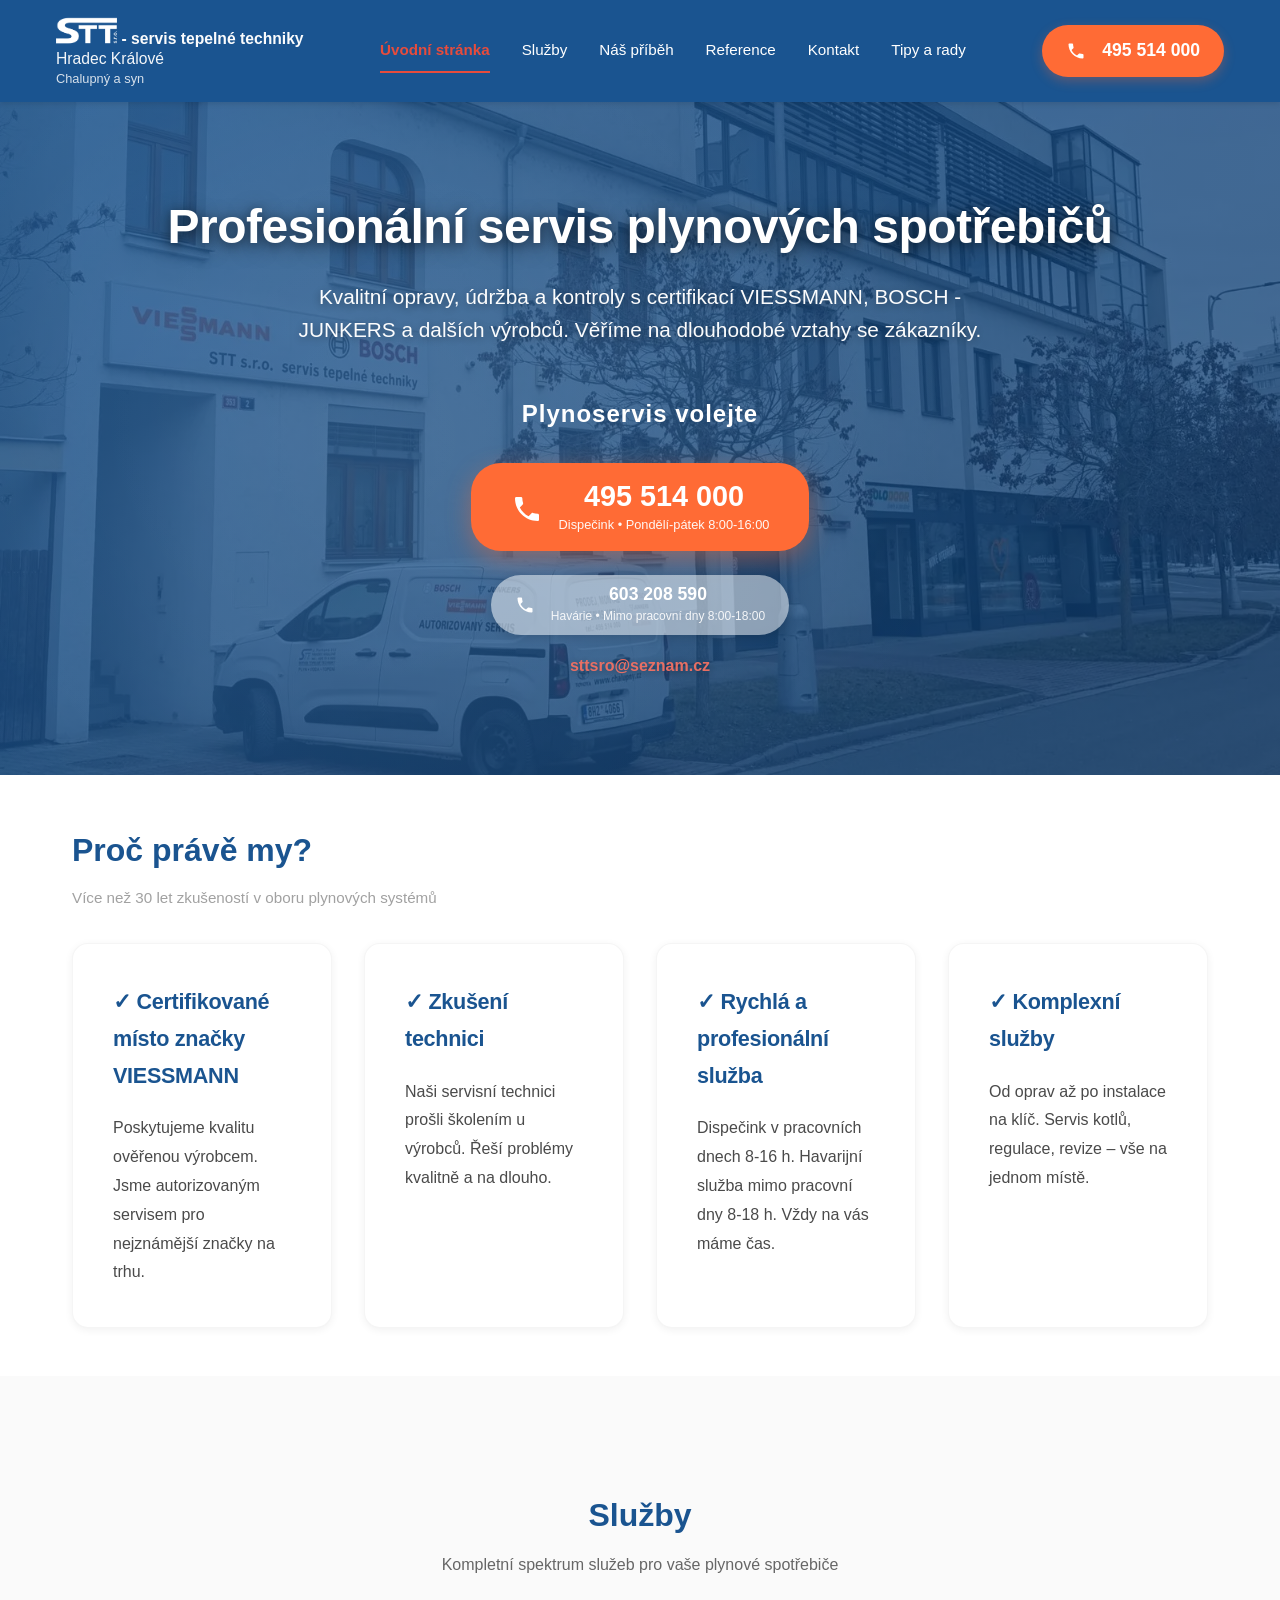
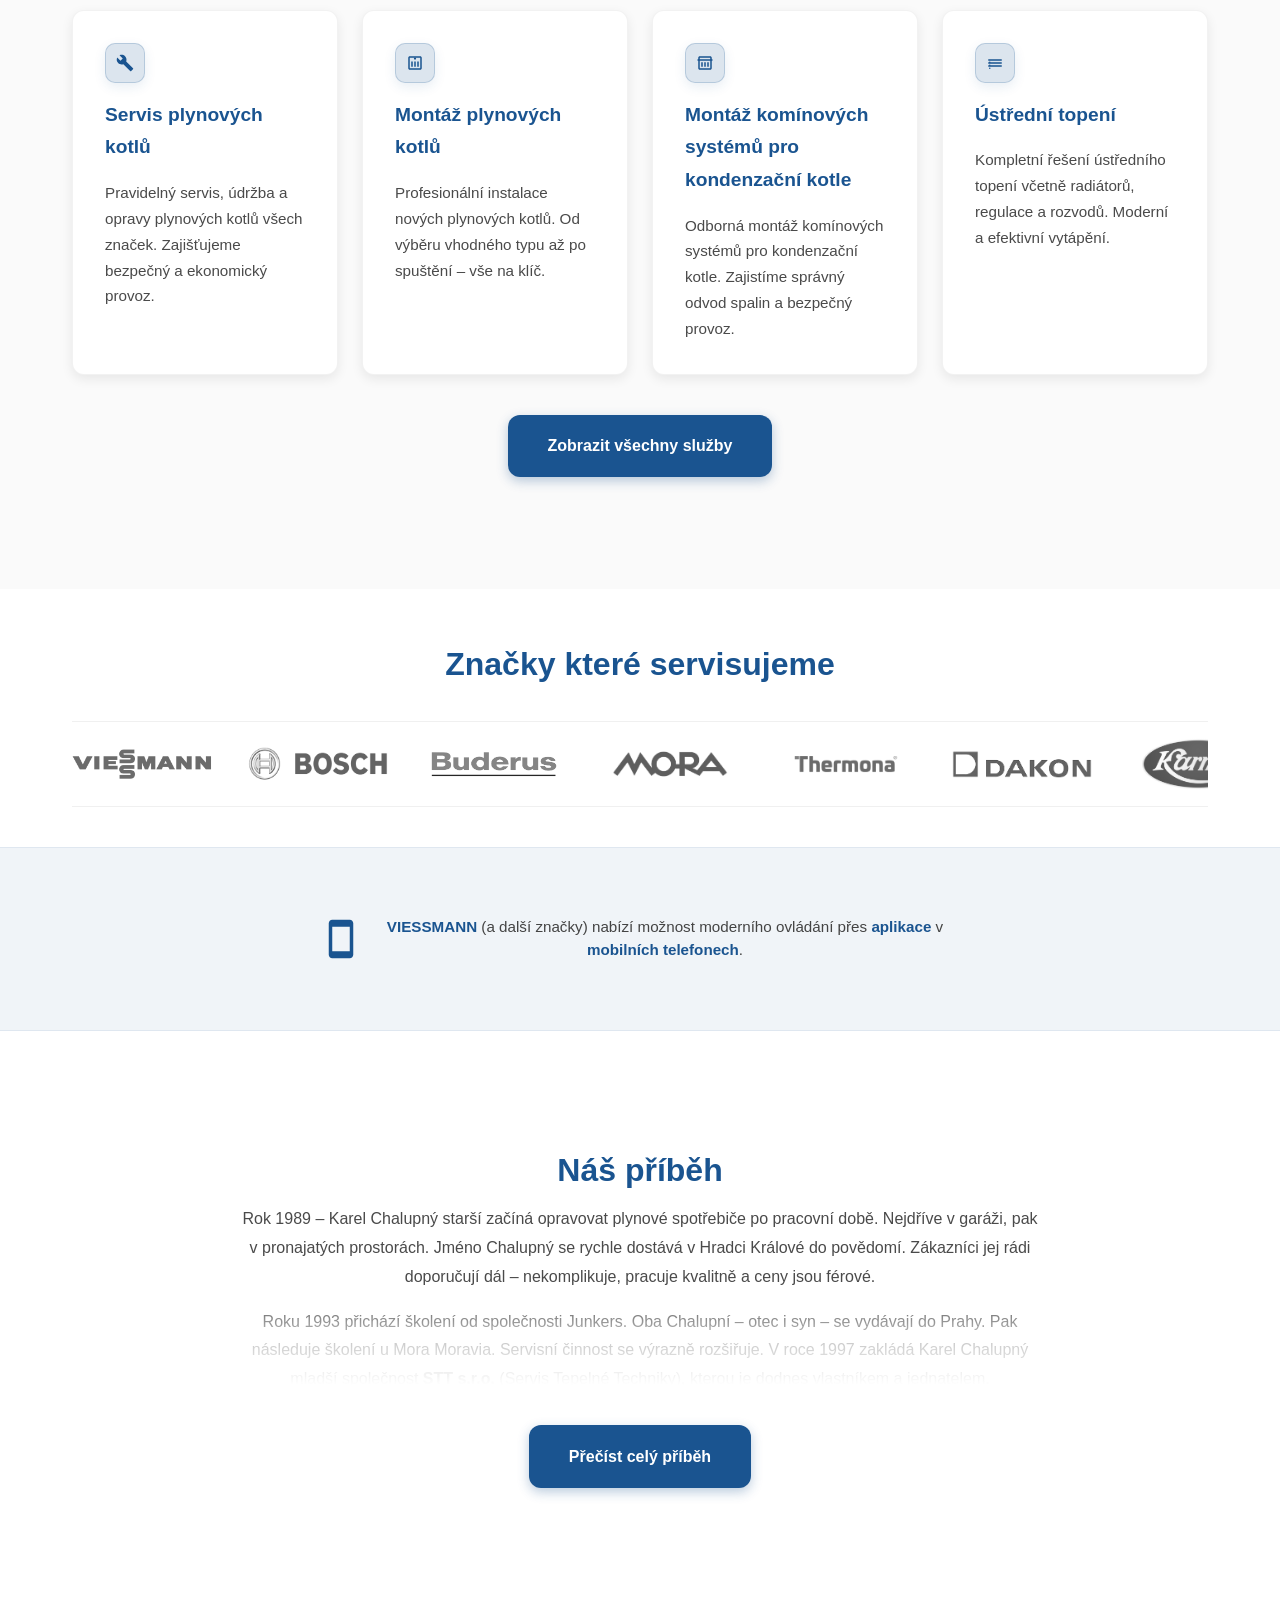
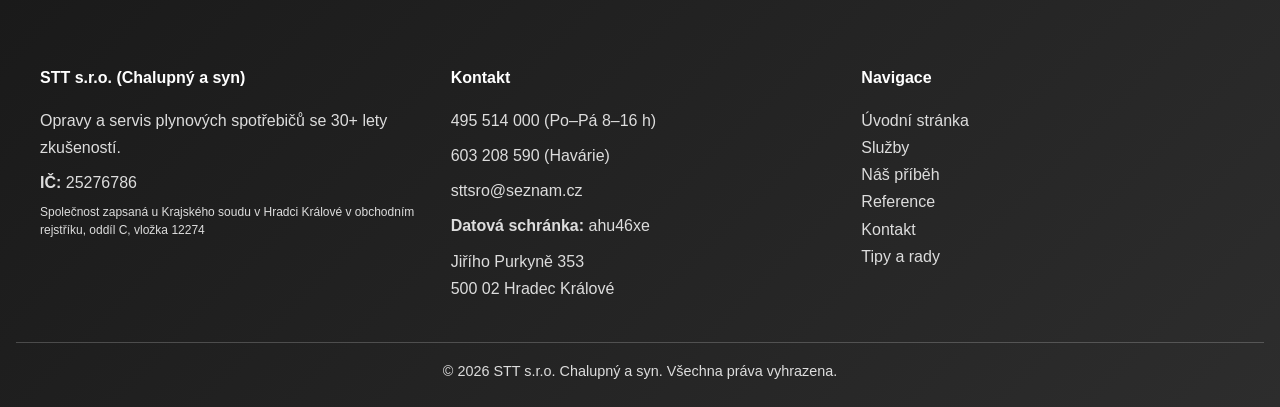
==== commit 8460aace: "upraveno logo nahoře, karta s logem, v kontaktu zaměstnanci, přidána služba a odkazy na zákony" ====
--- a/index.html
+++ b/index.html
@@ -3,6 +3,8 @@
 <head>
     <meta charset="UTF-8">
     <meta name="viewport" content="width=device-width, initial-scale=1.0">
+    <link rel="icon" href="images/stt_logo_karta.png" type="image/jpeg">
+    <link rel="apple-touch-icon" href="images/stt_logo_karta.png">
     <!-- Při nasazení na jinou doménu upravte absolutní adresy v canonical, og:* a JSON-LD. -->
     <title>STT s.r.o. Chalupný a syn – servis plynových spotřebičů | Hradec Králové</title>
     <meta name="description" content="Servis a opravy plynových kotlů v Hradci Králové a okolí. Certifikace Viessmann, Bosch Junkers, 30+ let praxe. Dispečink 495 514 000, havárie plynových spotřebičů 603 208 590.">
@@ -99,7 +101,7 @@
     <header>
         <div class="header-container">
             <a href="index.html" class="logo">
-                <span class="logo-main"><span class="logo-company">STT s.r.o.</span> <span class="logo-tagline">- servis tepelné techniky</span><br><span class="logo-location">Hradec Králové</span></span>
+                <span class="logo-main"><img src="images/stt_logo.png" alt="STT s.r.o." class="logo-company-img" width="283" height="283"> <span class="logo-tagline">- servis tepelné techniky</span><br><span class="logo-location">Hradec Králové</span></span>
                 <span class="logo-sub">Chalupný a syn</span>
             </a>
             <div class="header-phone">
@@ -370,7 +372,7 @@
             </div>
         </div>
         <div class="footer-bottom">
-            <p>&copy; 2026 STT s.r.o. Chalupný a syn. Všechna práva vyhrazena. | Servis plynových spotřebičů Hradec Králové</p>
+            <p>&copy; 2026 STT s.r.o. Chalupný a syn. Všechna práva vyhrazena.</p>
 </div>
     </footer>
 
--- a/styles.css
+++ b/styles.css
@@ -104,15 +104,22 @@
 
 .logo-main {
     font-size: 1rem;
-    font-weight: bold;
-    color: white;
-    line-height: 1.25;
+    font-weight: 700;
+    color: white;
+    line-height: 1.2;
     display: block;
 }
 
 .logo-main .logo-company {
     font-size: 1.1em;
     font-weight: 800;
+}
+
+.logo-main .logo-company-img {
+    height: 1.9em;
+    width: auto;
+    vertical-align: -0.12em;
+    filter: brightness(0) invert(1);
 }
 
 .logo-main .logo-tagline {
@@ -130,8 +137,8 @@
 .logo-sub {
     font-size: 0.8rem;
     font-weight: 400;
-    color: rgba(255, 255, 255, 0.7);
-    margin-top: 0.15rem;
+    color: rgba(255, 255, 255, 0.82);
+    margin-top: 0.1rem;
     display: block;
 }
 
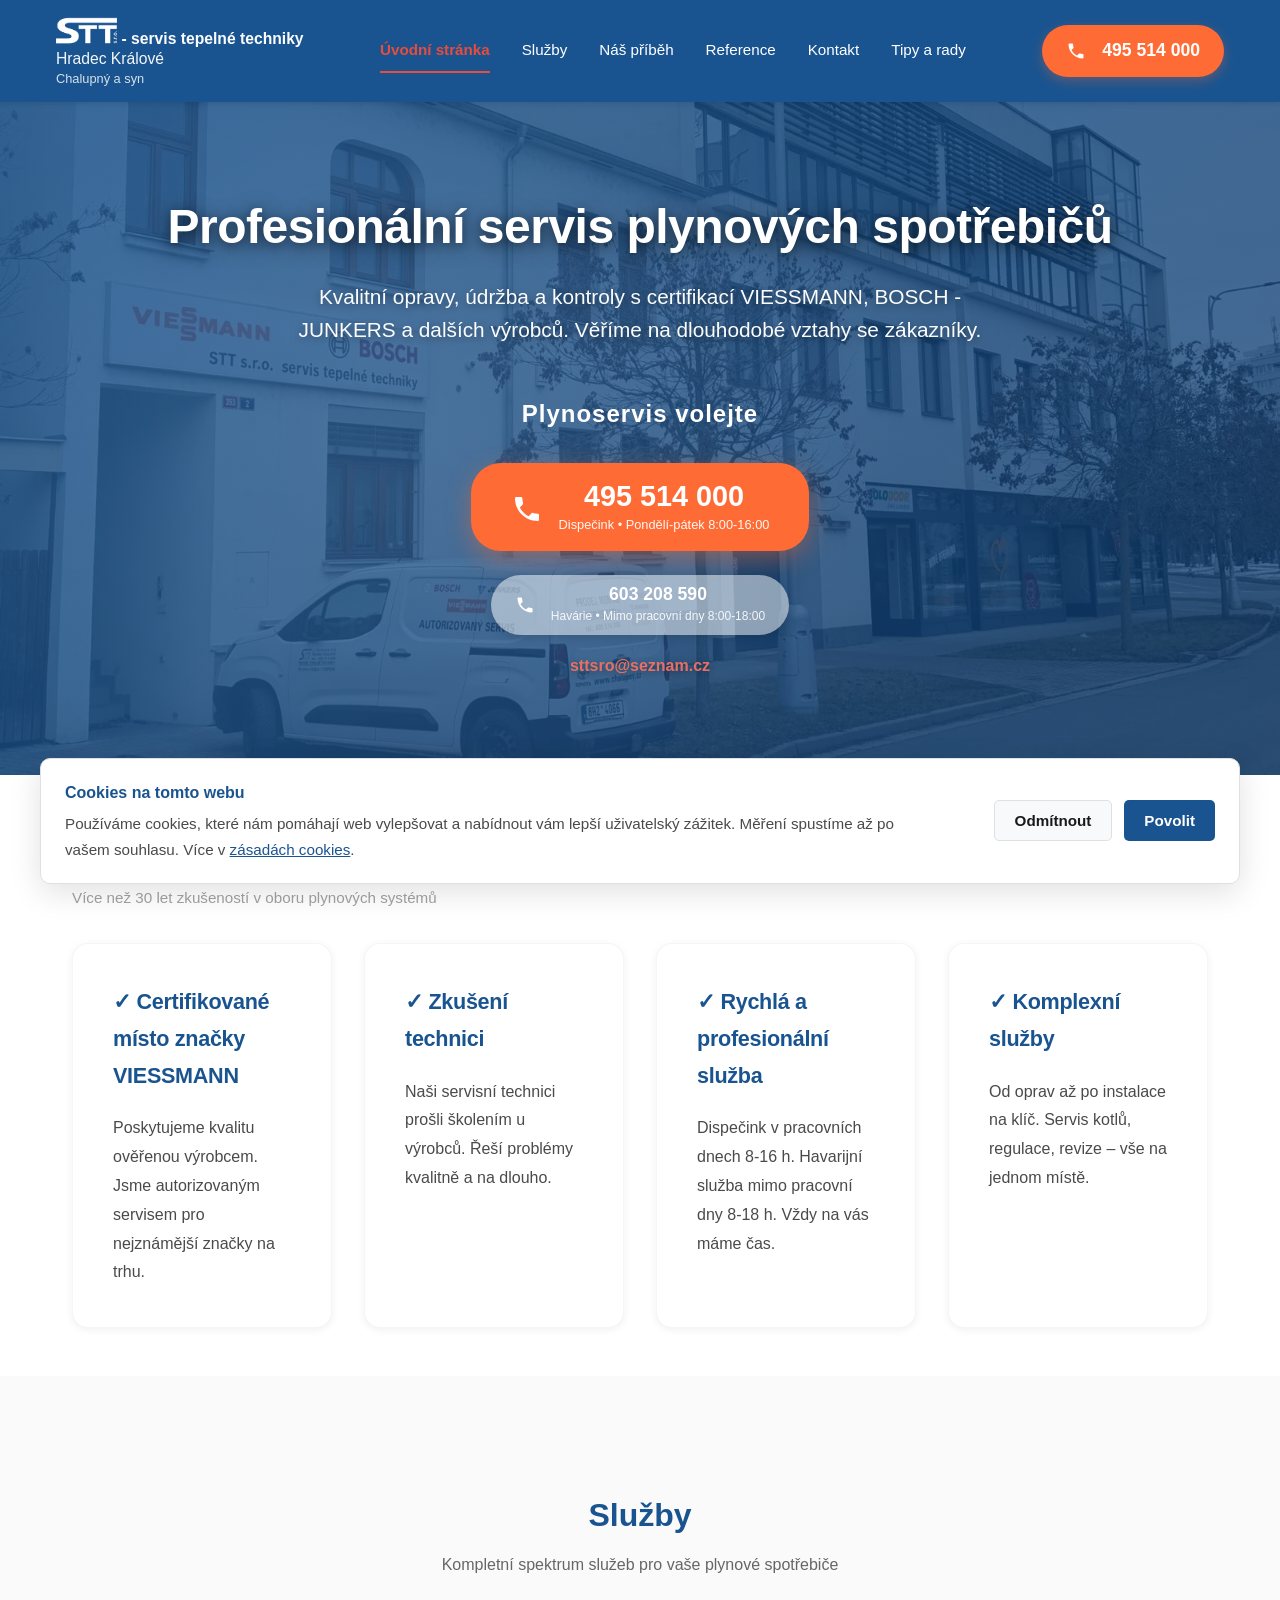
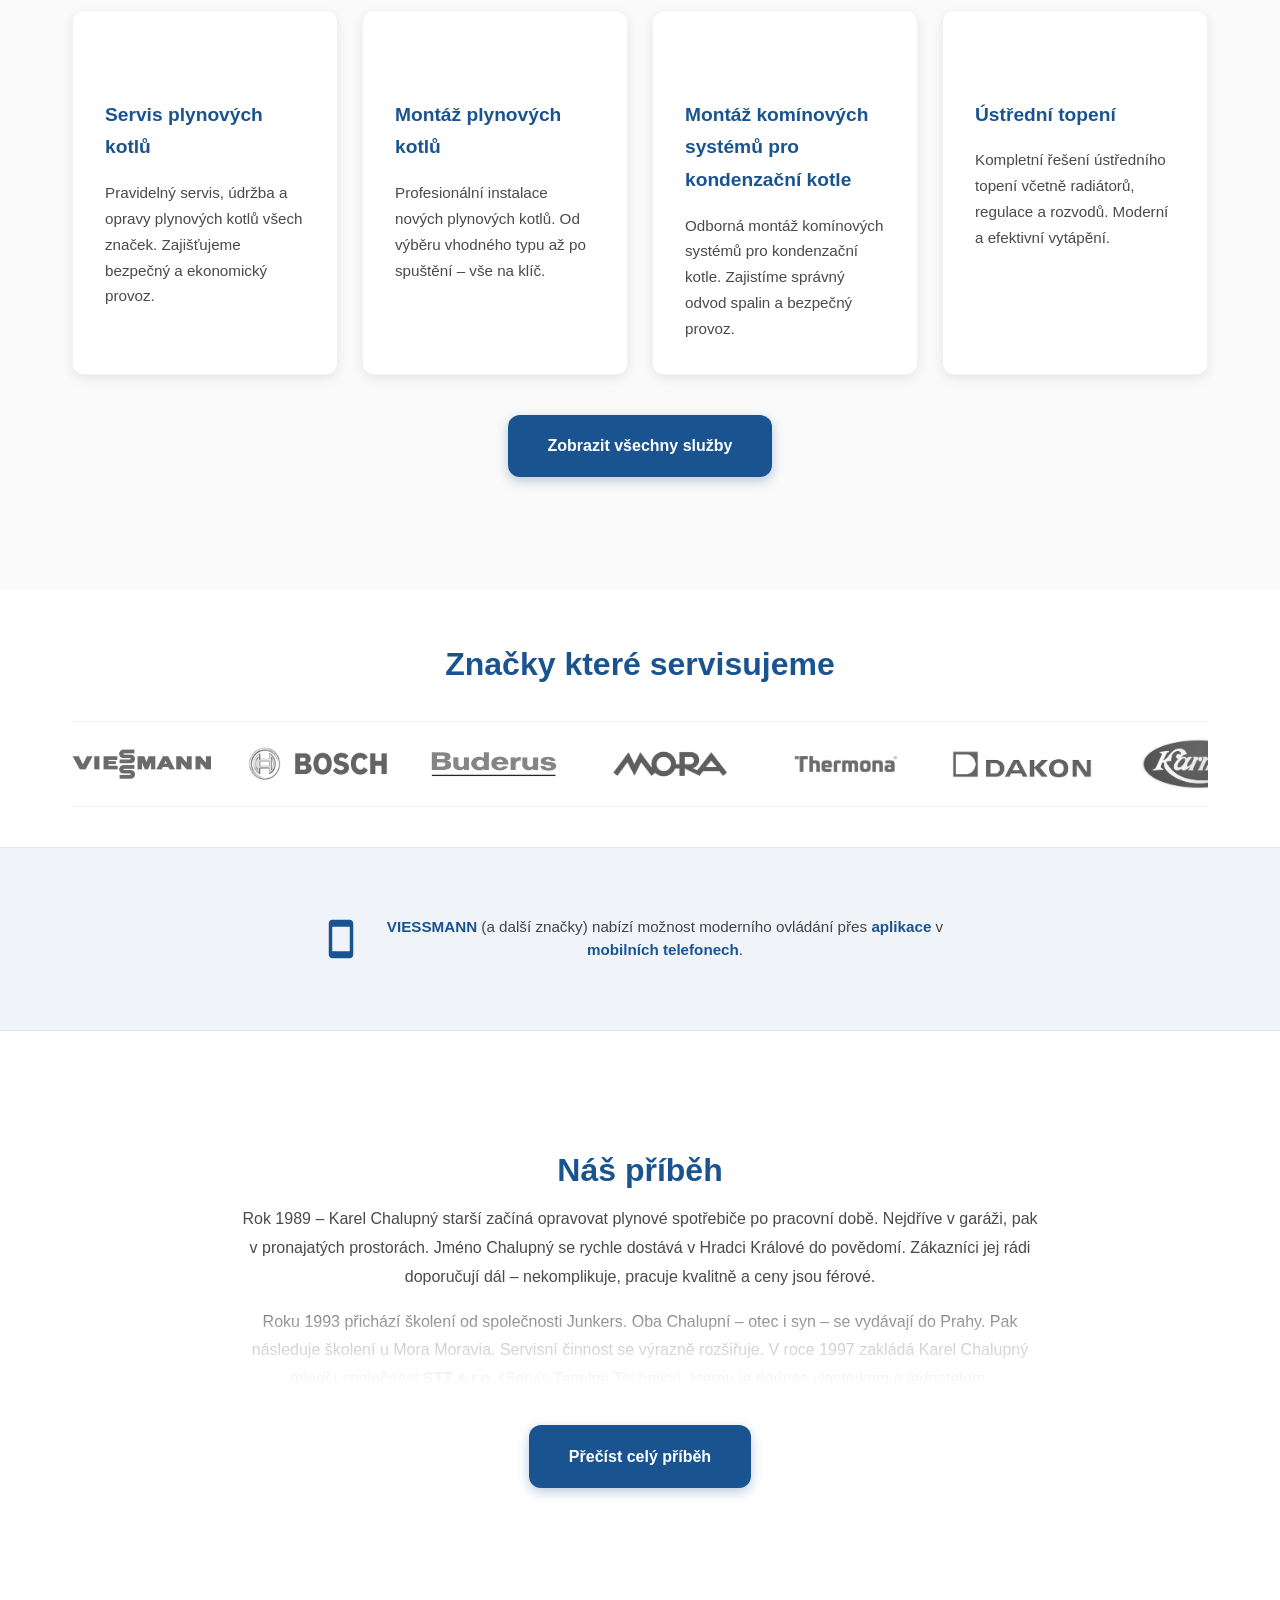
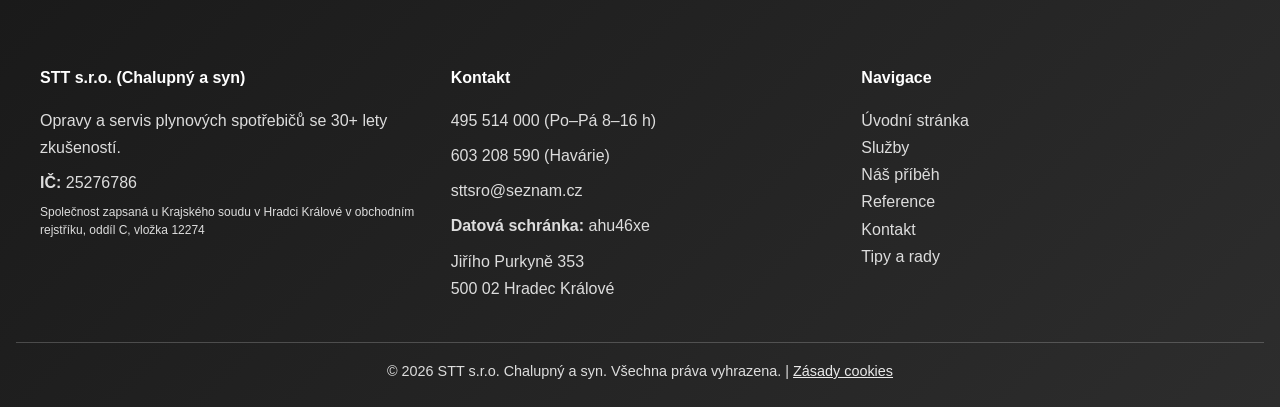
==== commit 9dd9e834: "cookies a analytika nastavení" ====
--- a/index.html
+++ b/index.html
@@ -1,6 +1,33 @@
 ﻿<!DOCTYPE html>
 <html lang="cs">
 <head>
+    <!-- Google tag (gtag.js) -->
+    <script>
+      window.dataLayer = window.dataLayer || [];
+      function gtag(){dataLayer.push(arguments);}
+      gtag('consent', 'default', {
+        'analytics_storage': 'denied',
+        'ad_storage': 'denied',
+        'ad_user_data': 'denied',
+        'ad_personalization': 'denied',
+        'wait_for_update': 500
+      });
+    </script>
+    <script async src="https://www.googletagmanager.com/gtag/js?id=G-K3DVCDKKME"></script>
+    <script>
+      gtag('js', new Date());
+      gtag('config', 'G-K3DVCDKKME');
+      try {
+        if (localStorage.getItem('stt_cookie_consent') === 'accepted') {
+          gtag('consent', 'update', {
+            'analytics_storage': 'granted',
+            'ad_storage': 'denied',
+            'ad_user_data': 'denied',
+            'ad_personalization': 'denied'
+          });
+        }
+      } catch (e) {}
+    </script>
     <meta charset="UTF-8">
     <meta name="viewport" content="width=device-width, initial-scale=1.0">
     <link rel="icon" href="images/stt_logo_karta.png" type="image/jpeg">
@@ -372,10 +399,11 @@
             </div>
         </div>
         <div class="footer-bottom">
-            <p>&copy; 2026 STT s.r.o. Chalupný a syn. Všechna práva vyhrazena.</p>
+            <p>&copy; 2026 STT s.r.o. Chalupný a syn. Všechna práva vyhrazena. | <a href="cookies.html">Zásady cookies</a></p>
 </div>
     </footer>
 
+    <script src="cookies.js"></script>
     <script src="script.js"></script>
 </body>
 </html>
--- a/styles.css
+++ b/styles.css
@@ -768,7 +768,28 @@
     color: #c0392b;
 }
 
-/* Map */
+/* Map & location photo */
+.map-location {
+    margin-top: 2rem;
+}
+
+.map-location-heading {
+    color: var(--primary-color);
+    margin-bottom: 1rem;
+    font-size: 1.35rem;
+}
+
+.map-location-grid {
+    display: grid;
+    grid-template-columns: 1fr 1fr;
+    gap: 1.25rem;
+    align-items: stretch;
+}
+
+.map-location .map-container {
+    margin-top: 0;
+}
+
 .map-container {
     margin-top: 2rem;
     border-radius: 8px;
@@ -781,6 +802,21 @@
     width: 100%;
     height: 100%;
     border: none;
+}
+
+.location-photo {
+    border-radius: 8px;
+    overflow: hidden;
+    height: 400px;
+    box-shadow: 0 4px 10px rgba(0,0,0,0.1);
+    background-color: var(--light-gray);
+}
+
+.location-photo img {
+    width: 100%;
+    height: 100%;
+    object-fit: cover;
+    display: block;
 }
 
 .service-area {
@@ -1118,6 +1154,146 @@
     color: #ddd;
 }
 
+.footer-bottom a {
+    color: rgba(255,255,255,0.9);
+}
+
+.footer-bottom a:hover {
+    color: #fff;
+}
+
+/* Cookie consent banner */
+.cookie-consent {
+    position: fixed;
+    left: 0;
+    right: 0;
+    bottom: 0;
+    z-index: 1100;
+    padding: 1rem;
+    transform: translateY(100%);
+    transition: transform 0.35s ease;
+    pointer-events: none;
+}
+
+.cookie-consent--visible {
+    transform: translateY(0);
+    pointer-events: auto;
+}
+
+.cookie-consent__inner {
+    max-width: 1200px;
+    margin: 0 auto;
+    padding: 1.25rem 1.5rem;
+    background: #fff;
+    border-radius: 10px;
+    box-shadow: var(--shadow-lg);
+    border: 1px solid var(--border-color);
+    display: flex;
+    flex-wrap: wrap;
+    align-items: center;
+    justify-content: space-between;
+    gap: 1.25rem;
+}
+
+.cookie-consent__title {
+    font-weight: 700;
+    color: var(--primary-color);
+    margin-bottom: 0.35rem;
+}
+
+.cookie-consent__desc {
+    color: var(--text-color);
+    font-size: 0.95rem;
+    max-width: 52rem;
+}
+
+.cookie-consent__desc a {
+    color: var(--primary-color);
+}
+
+.cookie-consent__actions {
+    display: flex;
+    flex-wrap: wrap;
+    gap: 0.75rem;
+    flex-shrink: 0;
+}
+
+.cookie-consent__btn {
+    padding: 0.7rem 1.25rem;
+    border-radius: 5px;
+    border: none;
+    font-size: 0.95rem;
+    font-weight: 600;
+    cursor: pointer;
+    transition: background-color 0.2s, transform 0.2s;
+}
+
+.cookie-consent__btn--accept {
+    background-color: var(--primary-color);
+    color: #fff;
+}
+
+.cookie-consent__btn--accept:hover {
+    background-color: #144070;
+    transform: translateY(-1px);
+}
+
+.cookie-consent__btn--reject {
+    background-color: var(--light-gray);
+    color: var(--dark-gray);
+    border: 1px solid var(--border-color);
+}
+
+.cookie-consent__btn--reject:hover {
+    background-color: #ececec;
+}
+
+/* Cookies page */
+.cookies-content {
+    padding-bottom: 3rem;
+}
+
+.cookies-block {
+    margin-bottom: 2rem;
+    padding: 1.5rem;
+    background-color: var(--light-gray);
+    border-radius: 8px;
+    border-left: 4px solid var(--primary-color);
+}
+
+.cookies-block h2 {
+    color: var(--primary-color);
+    font-size: 1.25rem;
+    margin-bottom: 0.75rem;
+}
+
+.cookies-block p {
+    color: var(--text-color);
+}
+
+.cookies-block code {
+    font-size: 0.9em;
+    background: #fff;
+    padding: 0.1rem 0.35rem;
+    border-radius: 3px;
+}
+
+.cookies-preferences {
+    background-color: #fff;
+    border: 1px solid var(--border-color);
+}
+
+.cookies-status {
+    font-weight: 600;
+    margin-bottom: 1rem;
+}
+
+.cookies-preferences__actions {
+    display: flex;
+    flex-wrap: wrap;
+    gap: 0.75rem;
+}
+
 /* Utility Classes */
 .link-accent {
     color: var(--accent-color);
@@ -1608,7 +1784,12 @@
         font-size: 1.6rem;
     }
 
-    .map-container {
+    .map-location-grid {
+        grid-template-columns: 1fr;
+    }
+
+    .map-container,
+    .location-photo {
         height: 300px;
     }
 
@@ -1622,6 +1803,20 @@
 
     .contact-info {
         grid-template-columns: 1fr;
+    }
+
+    .cookie-consent__inner {
+        flex-direction: column;
+        align-items: stretch;
+    }
+
+    .cookie-consent__actions {
+        width: 100%;
+    }
+
+    .cookie-consent__btn {
+        flex: 1;
+        min-width: 8rem;
     }
 
     .preview-section {
